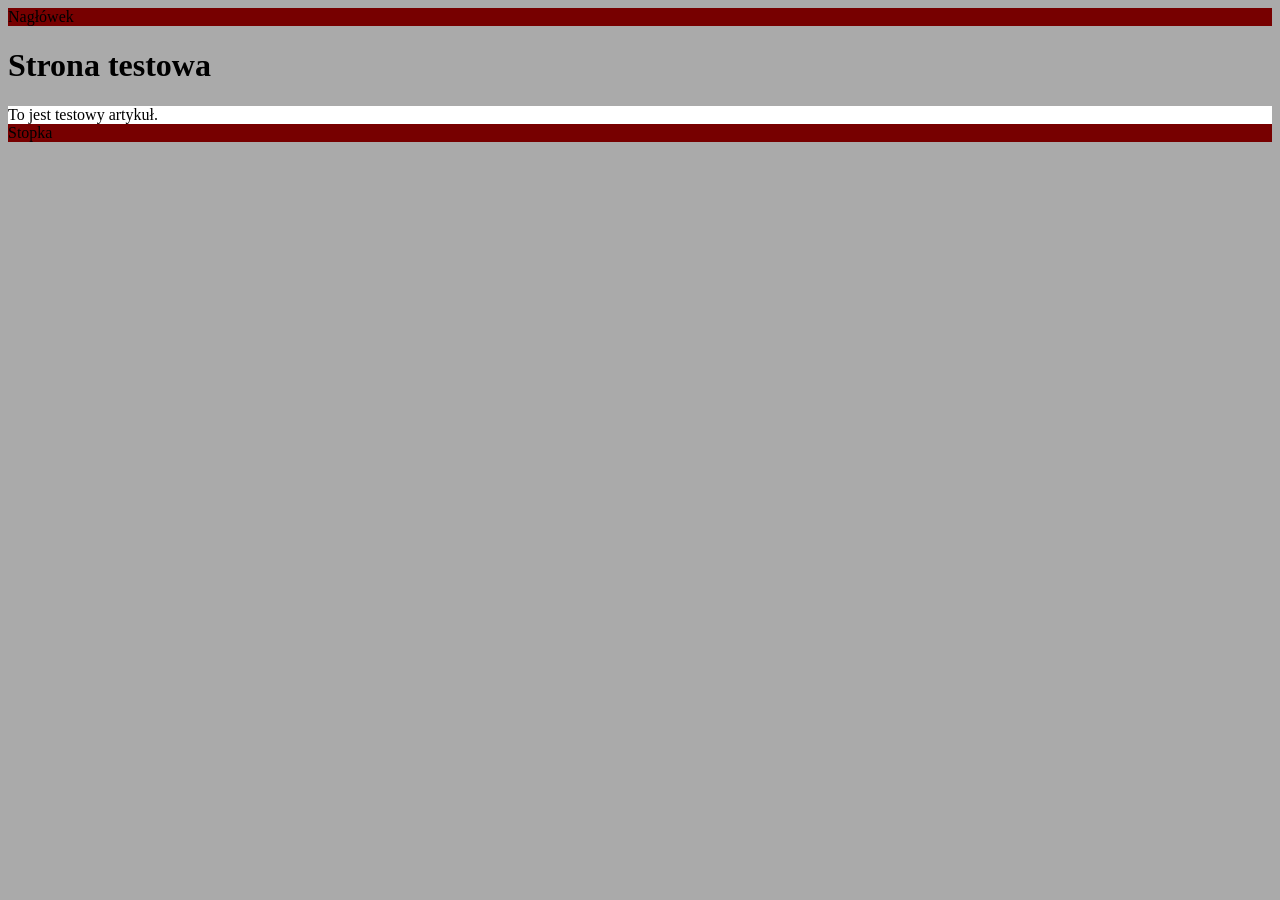
==== index.html @ a6f70951 "Update index.html" ====
<!DOCTYPE html>
<html lang="pl-PL">
    <head>
        <title>Strona Żużunia</title>
        <meta charset="UTF-8">
        <meta name="viewport" content="width=device-width, initial-scale=1">
        <link href="css/styles.css" rel="stylesheet">
    </head>
    <body>
        <header>
            Nagłówek
        </header>
        <div>
            <h1>Strona testowa</h1>
        </div>
        <section>
            <article>
                <div>
                    To jest testowy artykuł.
                </div>
            </article>
        </section>
        <footer>
            Stopka
        </footer>
    </body>
</html>
---- css/styles.css ----
header {
    background-color: #770000;
}

body{
    background-color: #aaaaaa;
}

footer {
    background-color: #770000;
}

article{
    background-color: #FFFFFF;
}
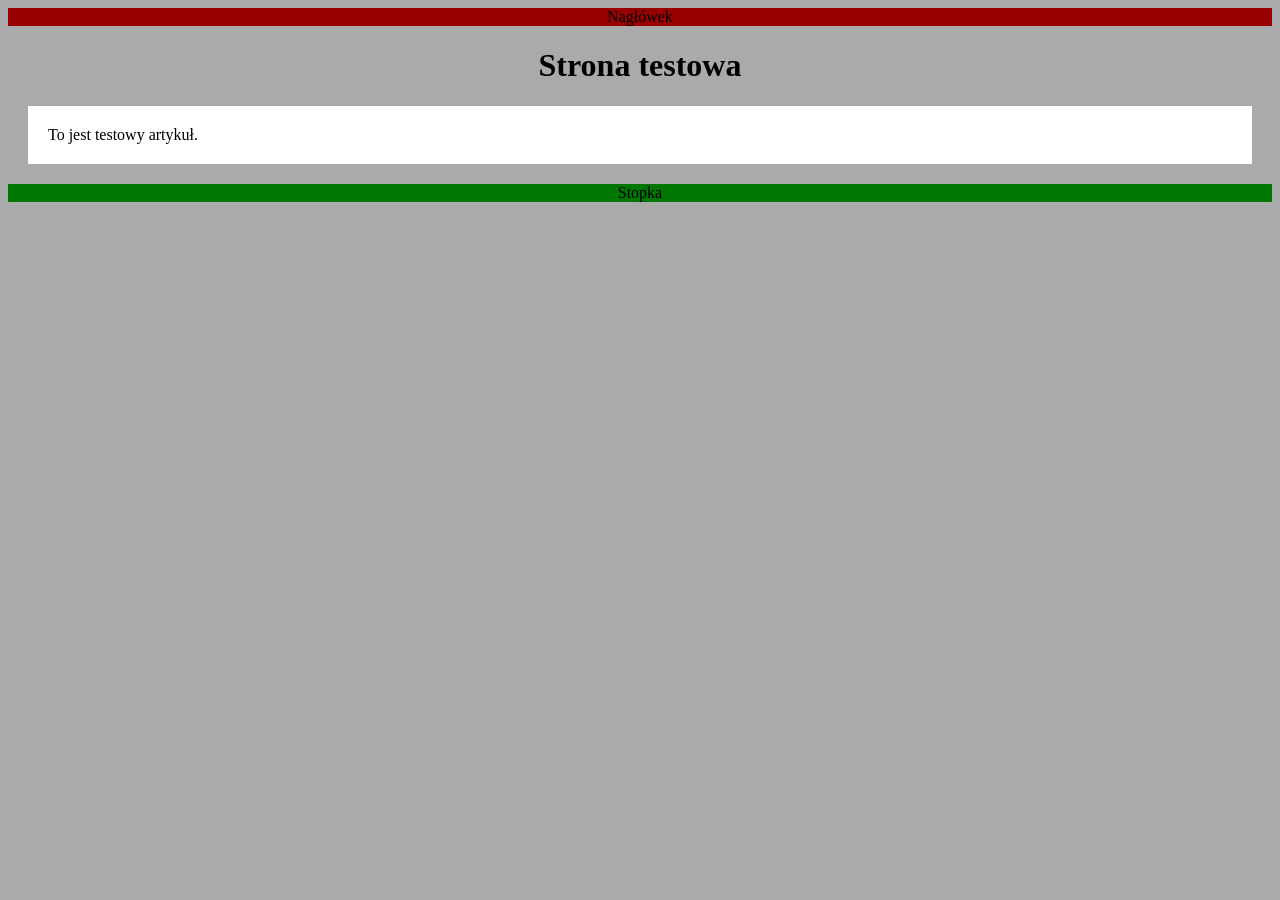
==== commit b7809b60: "wyrównanie 2" ====
--- a/index.html
+++ b/index.html
@@ -10,7 +10,7 @@
         <header>
             Nagłówek
         </header>
-        <div>
+        <div class="page-title">
             <h1>Strona testowa</h1>
         </div>
         <section>
--- a/css/styles.css
+++ b/css/styles.css
@@ -1,5 +1,6 @@
 header {
-    background-color: #770000;
+    background-color: #990000;
+    text-align: center;
 }
 
 body{
@@ -7,9 +8,16 @@
 }
 
 footer {
-    background-color: #770000;
+    background-color: #007700;
+    text-align: center;
+}
+
+.page-title{
+    text-align: center;
 }
 
 article{
     background-color: #FFFFFF;
+    margin: 20px;
+    padding: 20px;
 }
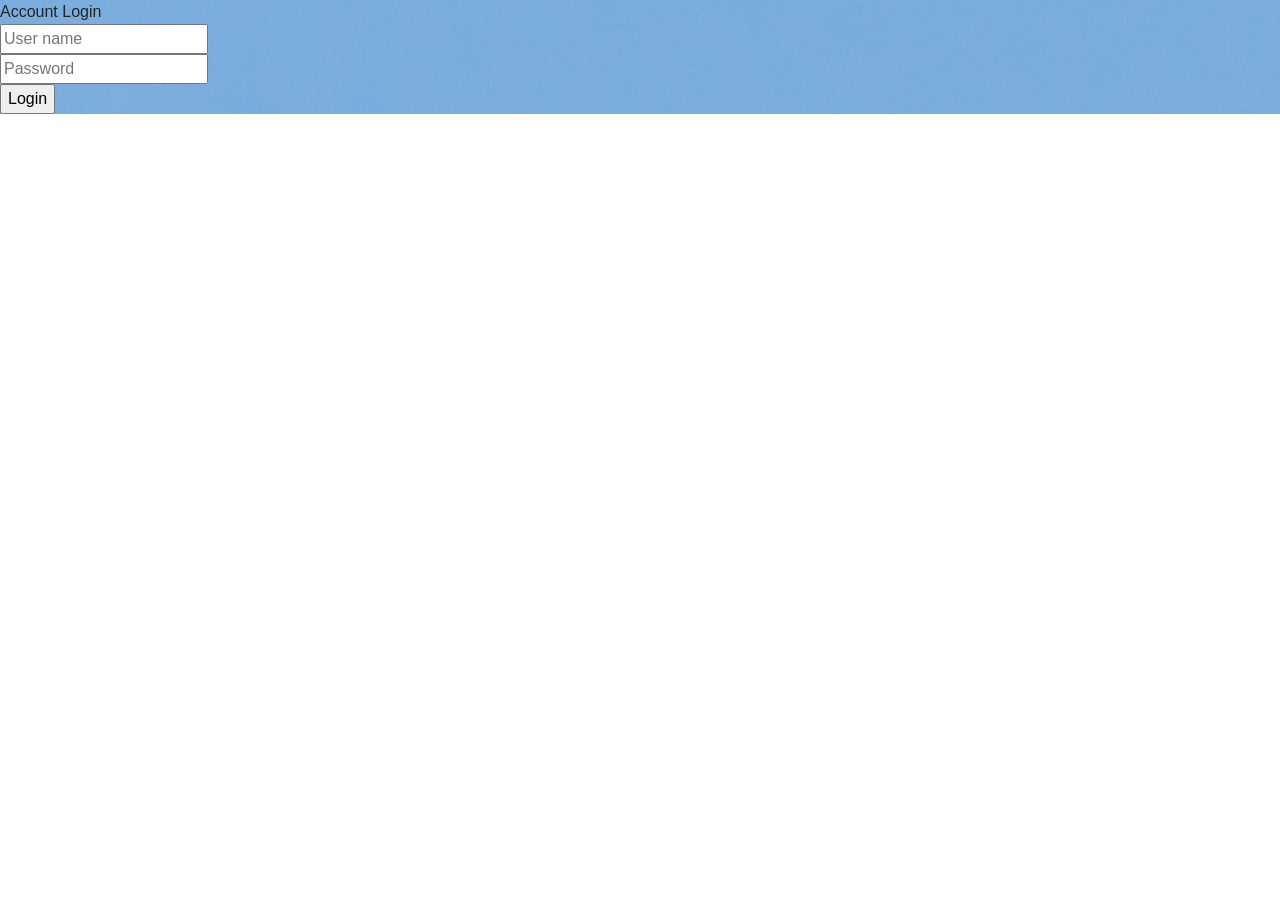
==== commit e120d83b: "Add files via upload Pliki do logowania" ====
--- a/index.html
+++ b/index.html
@@ -1,27 +1,82 @@
 <!DOCTYPE html>
-<html lang="pl-PL">
-    <head>
-        <title>Strona Żużunia</title>
-        <meta charset="UTF-8">
-        <meta name="viewport" content="width=device-width, initial-scale=1">
-        <link href="css/styles.css" rel="stylesheet">
-    </head>
-    <body>
-        <header>
-            Nagłówek
-        </header>
-        <div class="page-title">
-            <h1>Strona testowa</h1>
-        </div>
-        <section>
-            <article>
-                <div>
-                    To jest testowy artykuł.
-                </div>
-            </article>
-        </section>
-        <footer>
-            Stopka
-        </footer>
-    </body>
-</html>
+<html lang="en">
+<head>
+	<title>Login V16</title>
+	<meta charset="UTF-8">
+	<meta name="viewport" content="width=device-width, initial-scale=1">
+<!--===============================================================================================-->	
+	<link rel="icon" type="image/png" href="images/icons/favicon.ico"/>
+<!--===============================================================================================-->
+	<link rel="stylesheet" type="text/css" href="vendor/bootstrap/css/bootstrap.min.css">
+<!--===============================================================================================-->
+	<link rel="stylesheet" type="text/css" href="fonts/font-awesome-4.7.0/css/font-awesome.min.css">
+<!--===============================================================================================-->
+	<link rel="stylesheet" type="text/css" href="fonts/Linearicons-Free-v1.0.0/icon-font.min.css">
+<!--===============================================================================================-->
+	<link rel="stylesheet" type="text/css" href="vendor/animate/animate.css">
+<!--===============================================================================================-->	
+	<link rel="stylesheet" type="text/css" href="vendor/css-hamburgers/hamburgers.min.css">
+<!--===============================================================================================-->
+	<link rel="stylesheet" type="text/css" href="vendor/animsition/css/animsition.min.css">
+<!--===============================================================================================-->
+	<link rel="stylesheet" type="text/css" href="vendor/select2/select2.min.css">
+<!--===============================================================================================-->	
+	<link rel="stylesheet" type="text/css" href="vendor/daterangepicker/daterangepicker.css">
+<!--===============================================================================================-->
+	<link rel="stylesheet" type="text/css" href="css/util.css">
+	<link rel="stylesheet" type="text/css" href="css/main.css">
+<!--===============================================================================================-->
+</head>
+<body>
+	
+	<div class="limiter">
+		<div class="container-login100" style="background-image: url('images/bg-01.jpg');">
+			<div class="wrap-login100 p-t-30 p-b-50">
+				<span class="login100-form-title p-b-41">
+					Account Login
+				</span>
+				<form class="login100-form validate-form p-b-33 p-t-5">
+
+					<div class="wrap-input100 validate-input" data-validate = "Enter username">
+						<input class="input100" type="text" name="username" placeholder="User name">
+						<span class="focus-input100" data-placeholder="&#xe82a;"></span>
+					</div>
+
+					<div class="wrap-input100 validate-input" data-validate="Enter password">
+						<input class="input100" type="password" name="pass" placeholder="Password">
+						<span class="focus-input100" data-placeholder="&#xe80f;"></span>
+					</div>
+
+					<div class="container-login100-form-btn m-t-32">
+						<button class="login100-form-btn">
+							Login
+						</button>
+					</div>
+
+				</form>
+			</div>
+		</div>
+	</div>
+	
+
+	<div id="dropDownSelect1"></div>
+	
+<!--===============================================================================================-->
+	<script src="vendor/jquery/jquery-3.2.1.min.js"></script>
+<!--===============================================================================================-->
+	<script src="vendor/animsition/js/animsition.min.js"></script>
+<!--===============================================================================================-->
+	<script src="vendor/bootstrap/js/popper.js"></script>
+	<script src="vendor/bootstrap/js/bootstrap.min.js"></script>
+<!--===============================================================================================-->
+	<script src="vendor/select2/select2.min.js"></script>
+<!--===============================================================================================-->
+	<script src="vendor/daterangepicker/moment.min.js"></script>
+	<script src="vendor/daterangepicker/daterangepicker.js"></script>
+<!--===============================================================================================-->
+	<script src="vendor/countdowntime/countdowntime.js"></script>
+<!--===============================================================================================-->
+	<script src="js/main.js"></script>
+
+</body>
+</html>
--- a/fonts/Linearicons-Free-v1.0.0/icon-font.min.css
+++ b/fonts/Linearicons-Free-v1.0.0/icon-font.min.css
@@ -0,0 +1,7 @@
+/*
+Linearicons Free v1.0.0 - https://linearicons.com/free
+By Perxis - https://perxis.com
+(c) 2014-2015 Perxis.com
+License: https://linearicons.com/free/license
+*/
+@font-face{font-family:Linearicons-Free;src:url(https://cdn.linearicons.com/free/1.0.0/Linearicons-Free.eot);src:url(https://cdn.linearicons.com/free/1.0.0/Linearicons-Free.eot?#iefix) format('embedded-opentype'),url(https://cdn.linearicons.com/free/1.0.0/Linearicons-Free.woff2) format('woff2'),url(https://cdn.linearicons.com/free/1.0.0/Linearicons-Free.ttf) format('truetype'),url(https://cdn.linearicons.com/free/1.0.0/Linearicons-Free.woff) format('woff'),url(https://cdn.linearicons.com/free/1.0.0/Linearicons-Free.svg#Linearicons-Free) format('svg');font-weight:400;font-style:normal}.lnr{font-family:Linearicons-Free;speak:none;font-style:normal;font-weight:400;font-variant:normal;text-transform:none;line-height:1;-webkit-font-smoothing:antialiased;-moz-osx-font-smoothing:grayscale}.lnr-home:before{content:"\e800"}.lnr-apartment:before{content:"\e801"}.lnr-pencil:before{content:"\e802"}.lnr-magic-wand:before{content:"\e803"}.lnr-drop:before{content:"\e804"}.lnr-lighter:before{content:"\e805"}.lnr-poop:before{content:"\e806"}.lnr-sun:before{content:"\e807"}.lnr-moon:before{content:"\e808"}.lnr-cloud:before{content:"\e809"}.lnr-cloud-upload:before{content:"\e80a"}.lnr-cloud-download:before{content:"\e80b"}.lnr-cloud-sync:before{content:"\e80c"}.lnr-cloud-check:before{content:"\e80d"}.lnr-database:before{content:"\e80e"}.lnr-lock:before{content:"\e80f"}.lnr-cog:before{content:"\e810"}.lnr-trash:before{content:"\e811"}.lnr-dice:before{content:"\e812"}.lnr-heart:before{content:"\e813"}.lnr-star:before{content:"\e814"}.lnr-star-half:before{content:"\e815"}.lnr-star-empty:before{content:"\e816"}.lnr-flag:before{content:"\e817"}.lnr-envelope:before{content:"\e818"}.lnr-paperclip:before{content:"\e819"}.lnr-inbox:before{content:"\e81a"}.lnr-eye:before{content:"\e81b"}.lnr-printer:before{content:"\e81c"}.lnr-file-empty:before{content:"\e81d"}.lnr-file-add:before{content:"\e81e"}.lnr-enter:before{content:"\e81f"}.lnr-exit:before{content:"\e820"}.lnr-graduation-hat:before{content:"\e821"}.lnr-license:before{content:"\e822"}.lnr-music-note:before{content:"\e823"}.lnr-film-play:before{content:"\e824"}.lnr-camera-video:before{content:"\e825"}.lnr-camera:before{content:"\e826"}.lnr-picture:before{content:"\e827"}.lnr-book:before{content:"\e828"}.lnr-bookmark:before{content:"\e829"}.lnr-user:before{content:"\e82a"}.lnr-users:before{content:"\e82b"}.lnr-shirt:before{content:"\e82c"}.lnr-store:before{content:"\e82d"}.lnr-cart:before{content:"\e82e"}.lnr-tag:before{content:"\e82f"}.lnr-phone-handset:before{content:"\e830"}.lnr-phone:before{content:"\e831"}.lnr-pushpin:before{content:"\e832"}.lnr-map-marker:before{content:"\e833"}.lnr-map:before{content:"\e834"}.lnr-location:before{content:"\e835"}.lnr-calendar-full:before{content:"\e836"}.lnr-keyboard:before{content:"\e837"}.lnr-spell-check:before{content:"\e838"}.lnr-screen:before{content:"\e839"}.lnr-smartphone:before{content:"\e83a"}.lnr-tablet:before{content:"\e83b"}.lnr-laptop:before{content:"\e83c"}.lnr-laptop-phone:before{content:"\e83d"}.lnr-power-switch:before{content:"\e83e"}.lnr-bubble:before{content:"\e83f"}.lnr-heart-pulse:before{content:"\e840"}.lnr-construction:before{content:"\e841"}.lnr-pie-chart:before{content:"\e842"}.lnr-chart-bars:before{content:"\e843"}.lnr-gift:before{content:"\e844"}.lnr-diamond:before{content:"\e845"}.lnr-linearicons:before{content:"\e846"}.lnr-dinner:before{content:"\e847"}.lnr-coffee-cup:before{content:"\e848"}.lnr-leaf:before{content:"\e849"}.lnr-paw:before{content:"\e84a"}.lnr-rocket:before{content:"\e84b"}.lnr-briefcase:before{content:"\e84c"}.lnr-bus:before{content:"\e84d"}.lnr-car:before{content:"\e84e"}.lnr-train:before{content:"\e84f"}.lnr-bicycle:before{content:"\e850"}.lnr-wheelchair:before{content:"\e851"}.lnr-select:before{content:"\e852"}.lnr-earth:before{content:"\e853"}.lnr-smile:before{content:"\e854"}.lnr-sad:before{content:"\e855"}.lnr-neutral:before{content:"\e856"}.lnr-mustache:before{content:"\e857"}.lnr-alarm:before{content:"\e858"}.lnr-bullhorn:before{content:"\e859"}.lnr-volume-high:before{content:"\e85a"}.lnr-volume-medium:before{content:"\e85b"}.lnr-volume-low:before{content:"\e85c"}.lnr-volume:before{content:"\e85d"}.lnr-mic:before{content:"\e85e"}.lnr-hourglass:before{content:"\e85f"}.lnr-undo:before{content:"\e860"}.lnr-redo:before{content:"\e861"}.lnr-sync:before{content:"\e862"}.lnr-history:before{content:"\e863"}.lnr-clock:before{content:"\e864"}.lnr-download:before{content:"\e865"}.lnr-upload:before{content:"\e866"}.lnr-enter-down:before{content:"\e867"}.lnr-exit-up:before{content:"\e868"}.lnr-bug:before{content:"\e869"}.lnr-code:before{content:"\e86a"}.lnr-link:before{content:"\e86b"}.lnr-unlink:before{content:"\e86c"}.lnr-thumbs-up:before{content:"\e86d"}.lnr-thumbs-down:before{content:"\e86e"}.lnr-magnifier:before{content:"\e86f"}.lnr-cross:before{content:"\e870"}.lnr-menu:before{content:"\e871"}.lnr-list:before{content:"\e872"}.lnr-chevron-up:before{content:"\e873"}.lnr-chevron-down:before{content:"\e874"}.lnr-chevron-left:before{content:"\e875"}.lnr-chevron-right:before{content:"\e876"}.lnr-arrow-up:before{content:"\e877"}.lnr-arrow-down:before{content:"\e878"}.lnr-arrow-left:before{content:"\e879"}.lnr-arrow-right:before{content:"\e87a"}.lnr-move:before{content:"\e87b"}.lnr-warning:before{content:"\e87c"}.lnr-question-circle:before{content:"\e87d"}.lnr-menu-circle:before{content:"\e87e"}.lnr-checkmark-circle:before{content:"\e87f"}.lnr-cross-circle:before{content:"\e880"}.lnr-plus-circle:before{content:"\e881"}.lnr-circle-minus:before{content:"\e882"}.lnr-arrow-up-circle:before{content:"\e883"}.lnr-arrow-down-circle:before{content:"\e884"}.lnr-arrow-left-circle:before{content:"\e885"}.lnr-arrow-right-circle:before{content:"\e886"}.lnr-chevron-up-circle:before{content:"\e887"}.lnr-chevron-down-circle:before{content:"\e888"}.lnr-chevron-left-circle:before{content:"\e889"}.lnr-chevron-right-circle:before{content:"\e88a"}.lnr-crop:before{content:"\e88b"}.lnr-frame-expand:before{content:"\e88c"}.lnr-frame-contract:before{content:"\e88d"}.lnr-layers:before{content:"\e88e"}.lnr-funnel:before{content:"\e88f"}.lnr-text-format:before{content:"\e890"}.lnr-text-format-remove:before{content:"\e891"}.lnr-text-size:before{content:"\e892"}.lnr-bold:before{content:"\e893"}.lnr-italic:before{content:"\e894"}.lnr-underline:before{content:"\e895"}.lnr-strikethrough:before{content:"\e896"}.lnr-highlight:before{content:"\e897"}.lnr-text-align-left:before{content:"\e898"}.lnr-text-align-center:before{content:"\e899"}.lnr-text-align-right:before{content:"\e89a"}.lnr-text-align-justify:before{content:"\e89b"}.lnr-line-spacing:before{content:"\e89c"}.lnr-indent-increase:before{content:"\e89d"}.lnr-indent-decrease:before{content:"\e89e"}.lnr-pilcrow:before{content:"\e89f"}.lnr-direction-ltr:before{content:"\e8a0"}.lnr-direction-rtl:before{content:"\e8a1"}.lnr-page-break:before{content:"\e8a2"}.lnr-sort-alpha-asc:before{content:"\e8a3"}.lnr-sort-amount-asc:before{content:"\e8a4"}.lnr-hand:before{content:"\e8a5"}.lnr-pointer-up:before{content:"\e8a6"}.lnr-pointer-right:before{content:"\e8a7"}.lnr-pointer-down:before{content:"\e8a8"}.lnr-pointer-left:before{content:"\e8a9"}
--- a/vendor/css-hamburgers/hamburgers.min.css
+++ b/vendor/css-hamburgers/hamburgers.min.css
@@ -0,0 +1,7 @@
+/*!
+ * Hamburgers
+ * @description Tasty CSS-animated hamburgers
+ * @author Jonathan Suh @jonsuh
+ * @site https://jonsuh.com/hamburgers
+ * @link https://github.com/jonsuh/hamburgers
+ */.hamburger{font:inherit;display:inline-block;overflow:visible;margin:0;padding:15px;cursor:pointer;transition-timing-function:linear;transition-duration:.15s;transition-property:opacity,filter;text-transform:none;color:inherit;border:0;background-color:transparent}.hamburger:hover{opacity:.7}.hamburger-box{position:relative;display:inline-block;width:40px;height:24px}.hamburger-inner{top:50%;display:block;margin-top:-2px}.hamburger-inner,.hamburger-inner:after,.hamburger-inner:before{position:absolute;width:40px;height:4px;transition-timing-function:ease;transition-duration:.15s;transition-property:transform;border-radius:4px;background-color:#000}.hamburger-inner:after,.hamburger-inner:before{display:block;content:''}.hamburger-inner:before{top:-10px}.hamburger-inner:after{bottom:-10px}.hamburger--3dx .hamburger-box{perspective:80px}.hamburger--3dx .hamburger-inner{transition:transform .2s cubic-bezier(.645,.045,.355,1),background-color 0s cubic-bezier(.645,.045,.355,1) .1s}.hamburger--3dx .hamburger-inner:after,.hamburger--3dx .hamburger-inner:before{transition:transform 0s cubic-bezier(.645,.045,.355,1) .1s}.hamburger--3dx.is-active .hamburger-inner{transform:rotateY(180deg);background-color:transparent}.hamburger--3dx.is-active .hamburger-inner:before{transform:translate3d(0,10px,0) rotate(45deg)}.hamburger--3dx.is-active .hamburger-inner:after{transform:translate3d(0,-10px,0) rotate(-45deg)}.hamburger--3dx-r .hamburger-box{perspective:80px}.hamburger--3dx-r .hamburger-inner{transition:transform .2s cubic-bezier(.645,.045,.355,1),background-color 0s cubic-bezier(.645,.045,.355,1) .1s}.hamburger--3dx-r .hamburger-inner:after,.hamburger--3dx-r .hamburger-inner:before{transition:transform 0s cubic-bezier(.645,.045,.355,1) .1s}.hamburger--3dx-r.is-active .hamburger-inner{transform:rotateY(-180deg);background-color:transparent}.hamburger--3dx-r.is-active .hamburger-inner:before{transform:translate3d(0,10px,0) rotate(45deg)}.hamburger--3dx-r.is-active .hamburger-inner:after{transform:translate3d(0,-10px,0) rotate(-45deg)}.hamburger--3dy .hamburger-box{perspective:80px}.hamburger--3dy .hamburger-inner{transition:transform .2s cubic-bezier(.645,.045,.355,1),background-color 0s cubic-bezier(.645,.045,.355,1) .1s}.hamburger--3dy .hamburger-inner:after,.hamburger--3dy .hamburger-inner:before{transition:transform 0s cubic-bezier(.645,.045,.355,1) .1s}.hamburger--3dy.is-active .hamburger-inner{transform:rotateX(-180deg);background-color:transparent}.hamburger--3dy.is-active .hamburger-inner:before{transform:translate3d(0,10px,0) rotate(45deg)}.hamburger--3dy.is-active .hamburger-inner:after{transform:translate3d(0,-10px,0) rotate(-45deg)}.hamburger--3dy-r .hamburger-box{perspective:80px}.hamburger--3dy-r .hamburger-inner{transition:transform .2s cubic-bezier(.645,.045,.355,1),background-color 0s cubic-bezier(.645,.045,.355,1) .1s}.hamburger--3dy-r .hamburger-inner:after,.hamburger--3dy-r .hamburger-inner:before{transition:transform 0s cubic-bezier(.645,.045,.355,1) .1s}.hamburger--3dy-r.is-active .hamburger-inner{transform:rotateX(180deg);background-color:transparent}.hamburger--3dy-r.is-active .hamburger-inner:before{transform:translate3d(0,10px,0) rotate(45deg)}.hamburger--3dy-r.is-active .hamburger-inner:after{transform:translate3d(0,-10px,0) rotate(-45deg)}.hamburger--arrow.is-active .hamburger-inner:before{transform:translate3d(-8px,0,0) rotate(-45deg) scaleX(.7)}.hamburger--arrow.is-active .hamburger-inner:after{transform:translate3d(-8px,0,0) rotate(45deg) scaleX(.7)}.hamburger--arrow-r.is-active .hamburger-inner:before{transform:translate3d(8px,0,0) rotate(45deg) scaleX(.7)}.hamburger--arrow-r.is-active .hamburger-inner:after{transform:translate3d(8px,0,0) rotate(-45deg) scaleX(.7)}.hamburger--arrowalt .hamburger-inner:before{transition:top .1s ease .15s,transform .15s cubic-bezier(.165,.84,.44,1)}.hamburger--arrowalt .hamburger-inner:after{transition:bottom .1s ease .15s,transform .15s cubic-bezier(.165,.84,.44,1)}.hamburger--arrowalt.is-active .hamburger-inner:before{top:0;transition:top .1s ease,transform .15s cubic-bezier(.895,.03,.685,.22) .1s;transform:translate3d(-8px,-10px,0) rotate(-45deg) scaleX(.7)}.hamburger--arrowalt.is-active .hamburger-inner:after{bottom:0;transition:bottom .1s ease,transform .15s cubic-bezier(.895,.03,.685,.22) .1s;transform:translate3d(-8px,10px,0) rotate(45deg) scaleX(.7)}.hamburger--arrowalt-r .hamburger-inner:before{transition:top .1s ease .15s,transform .15s cubic-bezier(.165,.84,.44,1)}.hamburger--arrowalt-r .hamburger-inner:after{transition:bottom .1s ease .15s,transform .15s cubic-bezier(.165,.84,.44,1)}.hamburger--arrowalt-r.is-active .hamburger-inner:before{top:0;transition:top .1s ease,transform .15s cubic-bezier(.895,.03,.685,.22) .1s;transform:translate3d(8px,-10px,0) rotate(45deg) scaleX(.7)}.hamburger--arrowalt-r.is-active .hamburger-inner:after{bottom:0;transition:bottom .1s ease,transform .15s cubic-bezier(.895,.03,.685,.22) .1s;transform:translate3d(8px,10px,0) rotate(-45deg) scaleX(.7)}.hamburger--boring .hamburger-inner,.hamburger--boring .hamburger-inner:after,.hamburger--boring .hamburger-inner:before{transition-property:none}.hamburger--boring.is-active .hamburger-inner{transform:rotate(45deg)}.hamburger--boring.is-active .hamburger-inner:before{top:0;opacity:0}.hamburger--boring.is-active .hamburger-inner:after{bottom:0;transform:rotate(-90deg)}.hamburger--collapse .hamburger-inner{top:auto;bottom:0;transition-delay:.15s;transition-timing-function:cubic-bezier(.55,.055,.675,.19);transition-duration:.15s}.hamburger--collapse .hamburger-inner:after{top:-20px;transition:top .3s cubic-bezier(.33333,.66667,.66667,1) .3s,opacity .1s linear}.hamburger--collapse .hamburger-inner:before{transition:top .12s cubic-bezier(.33333,.66667,.66667,1) .3s,transform .15s cubic-bezier(.55,.055,.675,.19)}.hamburger--collapse.is-active .hamburger-inner{transition-delay:.32s;transition-timing-function:cubic-bezier(.215,.61,.355,1);transform:translate3d(0,-10px,0) rotate(-45deg)}.hamburger--collapse.is-active .hamburger-inner:after{top:0;transition:top .3s cubic-bezier(.33333,0,.66667,.33333),opacity .1s linear .27s;opacity:0}.hamburger--collapse.is-active .hamburger-inner:before{top:0;transition:top .12s cubic-bezier(.33333,0,.66667,.33333) .18s,transform .15s cubic-bezier(.215,.61,.355,1) .42s;transform:rotate(-90deg)}.hamburger--collapse-r .hamburger-inner{top:auto;bottom:0;transition-delay:.15s;transition-timing-function:cubic-bezier(.55,.055,.675,.19);transition-duration:.15s}.hamburger--collapse-r .hamburger-inner:after{top:-20px;transition:top .3s cubic-bezier(.33333,.66667,.66667,1) .3s,opacity .1s linear}.hamburger--collapse-r .hamburger-inner:before{transition:top .12s cubic-bezier(.33333,.66667,.66667,1) .3s,transform .15s cubic-bezier(.55,.055,.675,.19)}.hamburger--collapse-r.is-active .hamburger-inner{transition-delay:.32s;transition-timing-function:cubic-bezier(.215,.61,.355,1);transform:translate3d(0,-10px,0) rotate(45deg)}.hamburger--collapse-r.is-active .hamburger-inner:after{top:0;transition:top .3s cubic-bezier(.33333,0,.66667,.33333),opacity .1s linear .27s;opacity:0}.hamburger--collapse-r.is-active .hamburger-inner:before{top:0;transition:top .12s cubic-bezier(.33333,0,.66667,.33333) .18s,transform .15s cubic-bezier(.215,.61,.355,1) .42s;transform:rotate(90deg)}.hamburger--elastic .hamburger-inner{top:2px;transition-timing-function:cubic-bezier(.68,-.55,.265,1.55);transition-duration:.4s}.hamburger--elastic .hamburger-inner:before{top:10px;transition:opacity .15s ease .4s}.hamburger--elastic .hamburger-inner:after{top:20px;transition:transform .4s cubic-bezier(.68,-.55,.265,1.55)}.hamburger--elastic.is-active .hamburger-inner{transition-delay:.1s;transform:translate3d(0,10px,0) rotate(135deg)}.hamburger--elastic.is-active .hamburger-inner:before{transition-delay:0s;opacity:0}.hamburger--elastic.is-active .hamburger-inner:after{transition-delay:.1s;transform:translate3d(0,-20px,0) rotate(-270deg)}.hamburger--elastic-r .hamburger-inner{top:2px;transition-timing-function:cubic-bezier(.68,-.55,.265,1.55);transition-duration:.4s}.hamburger--elastic-r .hamburger-inner:before{top:10px;transition:opacity .15s ease .4s}.hamburger--elastic-r .hamburger-inner:after{top:20px;transition:transform .4s cubic-bezier(.68,-.55,.265,1.55)}.hamburger--elastic-r.is-active .hamburger-inner{transition-delay:.1s;transform:translate3d(0,10px,0) rotate(-135deg)}.hamburger--elastic-r.is-active .hamburger-inner:before{transition-delay:0s;opacity:0}.hamburger--elastic-r.is-active .hamburger-inner:after{transition-delay:.1s;transform:translate3d(0,-20px,0) rotate(270deg)}.hamburger--emphatic{overflow:hidden}.hamburger--emphatic .hamburger-inner{transition:background-color .2s ease-in .25s}.hamburger--emphatic .hamburger-inner:before{left:0;transition:transform .2s cubic-bezier(.6,.04,.98,.335),top .05s linear .2s,left .2s ease-in .25s}.hamburger--emphatic .hamburger-inner:after{top:10px;right:0;transition:transform .2s cubic-bezier(.6,.04,.98,.335),top .05s linear .2s,right .2s ease-in .25s}.hamburger--emphatic.is-active .hamburger-inner{transition-delay:0s;transition-timing-function:ease-out;background-color:transparent}.hamburger--emphatic.is-active .hamburger-inner:before{top:-80px;left:-80px;transition:left .2s ease-out,top .05s linear .2s,transform .2s cubic-bezier(.075,.82,.165,1) .25s;transform:translate3d(80px,80px,0) rotate(45deg)}.hamburger--emphatic.is-active .hamburger-inner:after{top:-80px;right:-80px;transition:right .2s ease-out,top .05s linear .2s,transform .2s cubic-bezier(.075,.82,.165,1) .25s;transform:translate3d(-80px,80px,0) rotate(-45deg)}.hamburger--emphatic-r{overflow:hidden}.hamburger--emphatic-r .hamburger-inner{transition:background-color .2s ease-in .25s}.hamburger--emphatic-r .hamburger-inner:before{left:0;transition:transform .2s cubic-bezier(.6,.04,.98,.335),top .05s linear .2s,left .2s ease-in .25s}.hamburger--emphatic-r .hamburger-inner:after{top:10px;right:0;transition:transform .2s cubic-bezier(.6,.04,.98,.335),top .05s linear .2s,right .2s ease-in .25s}.hamburger--emphatic-r.is-active .hamburger-inner{transition-delay:0s;transition-timing-function:ease-out;background-color:transparent}.hamburger--emphatic-r.is-active .hamburger-inner:before{top:80px;left:-80px;transition:left .2s ease-out,top .05s linear .2s,transform .2s cubic-bezier(.075,.82,.165,1) .25s;transform:translate3d(80px,-80px,0) rotate(-45deg)}.hamburger--emphatic-r.is-active .hamburger-inner:after{top:80px;right:-80px;transition:right .2s ease-out,top .05s linear .2s,transform .2s cubic-bezier(.075,.82,.165,1) .25s;transform:translate3d(-80px,-80px,0) rotate(45deg)}.hamburger--slider .hamburger-inner{top:2px}.hamburger--slider .hamburger-inner:before{top:10px;transition-timing-function:ease;transition-duration:.2s;transition-property:transform,opacity}.hamburger--slider .hamburger-inner:after{top:20px}.hamburger--slider.is-active .hamburger-inner{transform:translate3d(0,10px,0) rotate(45deg)}.hamburger--slider.is-active .hamburger-inner:before{transform:rotate(-45deg) translate3d(-5.71429px,-6px,0);opacity:0}.hamburger--slider.is-active .hamburger-inner:after{transform:translate3d(0,-20px,0) rotate(-90deg)}.hamburger--slider-r .hamburger-inner{top:2px}.hamburger--slider-r .hamburger-inner:before{top:10px;transition-timing-function:ease;transition-duration:.2s;transition-property:transform,opacity}.hamburger--slider-r .hamburger-inner:after{top:20px}.hamburger--slider-r.is-active .hamburger-inner{transform:translate3d(0,10px,0) rotate(-45deg)}.hamburger--slider-r.is-active .hamburger-inner:before{transform:rotate(45deg) translate3d(5.71429px,-6px,0);opacity:0}.hamburger--slider-r.is-active .hamburger-inner:after{transform:translate3d(0,-20px,0) rotate(90deg)}.hamburger--spring .hamburger-inner{top:2px;transition:background-color 0s linear .15s}.hamburger--spring .hamburger-inner:before{top:10px;transition:top .12s cubic-bezier(.33333,.66667,.66667,1) .3s,transform .15s cubic-bezier(.55,.055,.675,.19)}.hamburger--spring .hamburger-inner:after{top:20px;transition:top .3s cubic-bezier(.33333,.66667,.66667,1) .3s,transform .15s cubic-bezier(.55,.055,.675,.19)}.hamburger--spring.is-active .hamburger-inner{transition-delay:.32s;background-color:transparent}.hamburger--spring.is-active .hamburger-inner:before{top:0;transition:top .12s cubic-bezier(.33333,0,.66667,.33333) .18s,transform .15s cubic-bezier(.215,.61,.355,1) .32s;transform:translate3d(0,10px,0) rotate(45deg)}.hamburger--spring.is-active .hamburger-inner:after{top:0;transition:top .3s cubic-bezier(.33333,0,.66667,.33333),transform .15s cubic-bezier(.215,.61,.355,1) .32s;transform:translate3d(0,10px,0) rotate(-45deg)}.hamburger--spring-r .hamburger-inner{top:auto;bottom:0;transition-delay:0s;transition-timing-function:cubic-bezier(.55,.055,.675,.19);transition-duration:.15s}.hamburger--spring-r .hamburger-inner:after{top:-20px;transition:top .3s cubic-bezier(.33333,.66667,.66667,1) .3s,opacity 0s linear}.hamburger--spring-r .hamburger-inner:before{transition:top .12s cubic-bezier(.33333,.66667,.66667,1) .3s,transform .15s cubic-bezier(.55,.055,.675,.19)}.hamburger--spring-r.is-active .hamburger-inner{transition-delay:.32s;transition-timing-function:cubic-bezier(.215,.61,.355,1);transform:translate3d(0,-10px,0) rotate(-45deg)}.hamburger--spring-r.is-active .hamburger-inner:after{top:0;transition:top .3s cubic-bezier(.33333,0,.66667,.33333),opacity 0s linear .32s;opacity:0}.hamburger--spring-r.is-active .hamburger-inner:before{top:0;transition:top .12s cubic-bezier(.33333,0,.66667,.33333) .18s,transform .15s cubic-bezier(.215,.61,.355,1) .32s;transform:rotate(90deg)}.hamburger--stand .hamburger-inner{transition:transform .1s cubic-bezier(.55,.055,.675,.19) .22s,background-color 0s linear .1s}.hamburger--stand .hamburger-inner:before{transition:top .1s ease-in .1s,transform .1s cubic-bezier(.55,.055,.675,.19) 0s}.hamburger--stand .hamburger-inner:after{transition:bottom .1s ease-in .1s,transform .1s cubic-bezier(.55,.055,.675,.19) 0s}.hamburger--stand.is-active .hamburger-inner{transition:transform .1s cubic-bezier(.215,.61,.355,1) 0s,background-color 0s linear .22s;transform:rotate(90deg);background-color:transparent}.hamburger--stand.is-active .hamburger-inner:before{top:0;transition:top .1s ease-out .12s,transform .1s cubic-bezier(.215,.61,.355,1) .22s;transform:rotate(-45deg)}.hamburger--stand.is-active .hamburger-inner:after{bottom:0;transition:bottom .1s ease-out .12s,transform .1s cubic-bezier(.215,.61,.355,1) .22s;transform:rotate(45deg)}.hamburger--stand-r .hamburger-inner{transition:transform .1s cubic-bezier(.55,.055,.675,.19) .22s,background-color 0s linear .1s}.hamburger--stand-r .hamburger-inner:before{transition:top .1s ease-in .1s,transform .1s cubic-bezier(.55,.055,.675,.19) 0s}.hamburger--stand-r .hamburger-inner:after{transition:bottom .1s ease-in .1s,transform .1s cubic-bezier(.55,.055,.675,.19) 0s}.hamburger--stand-r.is-active .hamburger-inner{transition:transform .1s cubic-bezier(.215,.61,.355,1) 0s,background-color 0s linear .22s;transform:rotate(-90deg);background-color:transparent}.hamburger--stand-r.is-active .hamburger-inner:before{top:0;transition:top .1s ease-out .12s,transform .1s cubic-bezier(.215,.61,.355,1) .22s;transform:rotate(-45deg)}.hamburger--stand-r.is-active .hamburger-inner:after{bottom:0;transition:bottom .1s ease-out .12s,transform .1s cubic-bezier(.215,.61,.355,1) .22s;transform:rotate(45deg)}.hamburger--spin .hamburger-inner{transition-timing-function:cubic-bezier(.55,.055,.675,.19);transition-duration:.3s}.hamburger--spin .hamburger-inner:before{transition:top .1s ease-in .34s,opacity .1s ease-in}.hamburger--spin .hamburger-inner:after{transition:bottom .1s ease-in .34s,transform .3s cubic-bezier(.55,.055,.675,.19)}.hamburger--spin.is-active .hamburger-inner{transition-delay:.14s;transition-timing-function:cubic-bezier(.215,.61,.355,1);transform:rotate(225deg)}.hamburger--spin.is-active .hamburger-inner:before{top:0;transition:top .1s ease-out,opacity .1s ease-out .14s;opacity:0}.hamburger--spin.is-active .hamburger-inner:after{bottom:0;transition:bottom .1s ease-out,transform .3s cubic-bezier(.215,.61,.355,1) .14s;transform:rotate(-90deg)}.hamburger--spin-r .hamburger-inner{transition-timing-function:cubic-bezier(.55,.055,.675,.19);transition-duration:.3s}.hamburger--spin-r .hamburger-inner:before{transition:top .1s ease-in .34s,opacity .1s ease-in}.hamburger--spin-r .hamburger-inner:after{transition:bottom .1s ease-in .34s,transform .3s cubic-bezier(.55,.055,.675,.19)}.hamburger--spin-r.is-active .hamburger-inner{transition-delay:.14s;transition-timing-function:cubic-bezier(.215,.61,.355,1);transform:rotate(-225deg)}.hamburger--spin-r.is-active .hamburger-inner:before{top:0;transition:top .1s ease-out,opacity .1s ease-out .14s;opacity:0}.hamburger--spin-r.is-active .hamburger-inner:after{bottom:0;transition:bottom .1s ease-out,transform .3s cubic-bezier(.215,.61,.355,1) .14s;transform:rotate(90deg)}.hamburger--squeeze .hamburger-inner{transition-timing-function:cubic-bezier(.55,.055,.675,.19);transition-duration:.1s}.hamburger--squeeze .hamburger-inner:before{transition:top .1s ease .14s,opacity .1s ease}.hamburger--squeeze .hamburger-inner:after{transition:bottom .1s ease .14s,transform .1s cubic-bezier(.55,.055,.675,.19)}.hamburger--squeeze.is-active .hamburger-inner{transition-delay:.14s;transition-timing-function:cubic-bezier(.215,.61,.355,1);transform:rotate(45deg)}.hamburger--squeeze.is-active .hamburger-inner:before{top:0;transition:top .1s ease,opacity .1s ease .14s;opacity:0}.hamburger--squeeze.is-active .hamburger-inner:after{bottom:0;transition:bottom .1s ease,transform .1s cubic-bezier(.215,.61,.355,1) .14s;transform:rotate(-90deg)}.hamburger--vortex .hamburger-inner{transition-timing-function:cubic-bezier(.19,1,.22,1);transition-duration:.3s}.hamburger--vortex .hamburger-inner:after,.hamburger--vortex .hamburger-inner:before{transition-delay:.1s;transition-timing-function:linear;transition-duration:0s}.hamburger--vortex .hamburger-inner:before{transition-property:top,opacity}.hamburger--vortex .hamburger-inner:after{transition-property:bottom,transform}.hamburger--vortex.is-active .hamburger-inner{transition-timing-function:cubic-bezier(.19,1,.22,1);transform:rotate(765deg)}.hamburger--vortex.is-active .hamburger-inner:after,.hamburger--vortex.is-active .hamburger-inner:before{transition-delay:0s}.hamburger--vortex.is-active .hamburger-inner:before{top:0;opacity:0}.hamburger--vortex.is-active .hamburger-inner:after{bottom:0;transform:rotate(90deg)}.hamburger--vortex-r .hamburger-inner{transition-timing-function:cubic-bezier(.19,1,.22,1);transition-duration:.3s}.hamburger--vortex-r .hamburger-inner:after,.hamburger--vortex-r .hamburger-inner:before{transition-delay:.1s;transition-timing-function:linear;transition-duration:0s}.hamburger--vortex-r .hamburger-inner:before{transition-property:top,opacity}.hamburger--vortex-r .hamburger-inner:after{transition-property:bottom,transform}.hamburger--vortex-r.is-active .hamburger-inner{transition-timing-function:cubic-bezier(.19,1,.22,1);transform:rotate(-765deg)}.hamburger--vortex-r.is-active .hamburger-inner:after,.hamburger--vortex-r.is-active .hamburger-inner:before{transition-delay:0s}.hamburger--vortex-r.is-active .hamburger-inner:before{top:0;opacity:0}.hamburger--vortex-r.is-active .hamburger-inner:after{bottom:0;transform:rotate(-90deg)}
--- a/vendor/daterangepicker/daterangepicker.css
+++ b/vendor/daterangepicker/daterangepicker.css
@@ -0,0 +1,269 @@
+.daterangepicker {
+  position: absolute;
+  color: inherit;
+  background-color: #fff;
+  border-radius: 4px;
+  width: 278px;
+  padding: 4px;
+  margin-top: 1px;
+  top: 100px;
+  left: 20px;
+  /* Calendars */ }
+  .daterangepicker:before, .daterangepicker:after {
+    position: absolute;
+    display: inline-block;
+    border-bottom-color: rgba(0, 0, 0, 0.2);
+    content: ''; }
+  .daterangepicker:before {
+    top: -7px;
+    border-right: 7px solid transparent;
+    border-left: 7px solid transparent;
+    border-bottom: 7px solid #ccc; }
+  .daterangepicker:after {
+    top: -6px;
+    border-right: 6px solid transparent;
+    border-bottom: 6px solid #fff;
+    border-left: 6px solid transparent; }
+  .daterangepicker.opensleft:before {
+    right: 9px; }
+  .daterangepicker.opensleft:after {
+    right: 10px; }
+  .daterangepicker.openscenter:before {
+    left: 0;
+    right: 0;
+    width: 0;
+    margin-left: auto;
+    margin-right: auto; }
+  .daterangepicker.openscenter:after {
+    left: 0;
+    right: 0;
+    width: 0;
+    margin-left: auto;
+    margin-right: auto; }
+  .daterangepicker.opensright:before {
+    left: 9px; }
+  .daterangepicker.opensright:after {
+    left: 10px; }
+  .daterangepicker.dropup {
+    margin-top: -5px; }
+    .daterangepicker.dropup:before {
+      top: initial;
+      bottom: -7px;
+      border-bottom: initial;
+      border-top: 7px solid #ccc; }
+    .daterangepicker.dropup:after {
+      top: initial;
+      bottom: -6px;
+      border-bottom: initial;
+      border-top: 6px solid #fff; }
+  .daterangepicker.dropdown-menu {
+    max-width: none;
+    z-index: 3001; }
+  .daterangepicker.single .ranges, .daterangepicker.single .calendar {
+    float: none; }
+  .daterangepicker.show-calendar .calendar {
+    display: block; }
+  .daterangepicker .calendar {
+    display: none;
+    max-width: 270px;
+    margin: 4px; }
+    .daterangepicker .calendar.single .calendar-table {
+      border: none; }
+    .daterangepicker .calendar th, .daterangepicker .calendar td {
+      white-space: nowrap;
+      text-align: center;
+      min-width: 32px; }
+  .daterangepicker .calendar-table {
+    border: 1px solid #fff;
+    padding: 4px;
+    border-radius: 4px;
+    background-color: #fff; }
+  .daterangepicker table {
+    width: 100%;
+    margin: 0; }
+  .daterangepicker td, .daterangepicker th {
+    text-align: center;
+    width: 20px;
+    height: 20px;
+    border-radius: 4px;
+    border: 1px solid transparent;
+    white-space: nowrap;
+    cursor: pointer; }
+    .daterangepicker td.available:hover, .daterangepicker th.available:hover {
+      background-color: #eee;
+      border-color: transparent;
+      color: inherit; }
+    .daterangepicker td.week, .daterangepicker th.week {
+      font-size: 80%;
+      color: #ccc; }
+  .daterangepicker td.off, .daterangepicker td.off.in-range, .daterangepicker td.off.start-date, .daterangepicker td.off.end-date {
+    background-color: #fff;
+    border-color: transparent;
+    color: #999; }
+  .daterangepicker td.in-range {
+    background-color: #ebf4f8;
+    border-color: transparent;
+    color: #000;
+    border-radius: 0; }
+  .daterangepicker td.start-date {
+    border-radius: 4px 0 0 4px; }
+  .daterangepicker td.end-date {
+    border-radius: 0 4px 4px 0; }
+  .daterangepicker td.start-date.end-date {
+    border-radius: 4px; }
+  .daterangepicker td.active, .daterangepicker td.active:hover {
+    background-color: #357ebd;
+    border-color: transparent;
+    color: #fff; }
+  .daterangepicker th.month {
+    width: auto; }
+  .daterangepicker td.disabled, .daterangepicker option.disabled {
+    color: #999;
+    cursor: not-allowed;
+    text-decoration: line-through; }
+  .daterangepicker select.monthselect, .daterangepicker select.yearselect {
+    font-size: 12px;
+    padding: 1px;
+    height: auto;
+    margin: 0;
+    cursor: default; }
+  .daterangepicker select.monthselect {
+    margin-right: 2%;
+    width: 56%; }
+  .daterangepicker select.yearselect {
+    width: 40%; }
+  .daterangepicker select.hourselect, .daterangepicker select.minuteselect, .daterangepicker select.secondselect, .daterangepicker select.ampmselect {
+    width: 50px;
+    margin-bottom: 0; }
+  .daterangepicker .input-mini {
+    border: 1px solid #ccc;
+    border-radius: 4px;
+    color: #555;
+    height: 30px;
+    line-height: 30px;
+    display: block;
+    vertical-align: middle;
+    margin: 0 0 5px 0;
+    padding: 0 6px 0 28px;
+    width: 100%; }
+    .daterangepicker .input-mini.active {
+      border: 1px solid #08c;
+      border-radius: 4px; }
+  .daterangepicker .daterangepicker_input {
+    position: relative; }
+    .daterangepicker .daterangepicker_input i {
+      position: absolute;
+      left: 8px;
+      top: 8px; }
+  .daterangepicker.rtl .input-mini {
+    padding-right: 28px;
+    padding-left: 6px; }
+  .daterangepicker.rtl .daterangepicker_input i {
+    left: auto;
+    right: 8px; }
+  .daterangepicker .calendar-time {
+    text-align: center;
+    margin: 5px auto;
+    line-height: 30px;
+    position: relative;
+    padding-left: 28px; }
+    .daterangepicker .calendar-time select.disabled {
+      color: #ccc;
+      cursor: not-allowed; }
+
+.ranges {
+  font-size: 11px;
+  float: none;
+  margin: 4px;
+  text-align: left; }
+  .ranges ul {
+    list-style: none;
+    margin: 0 auto;
+    padding: 0;
+    width: 100%; }
+  .ranges li {
+    font-size: 13px;
+    background-color: #f5f5f5;
+    border: 1px solid #f5f5f5;
+    border-radius: 4px;
+    color: #08c;
+    padding: 3px 12px;
+    margin-bottom: 8px;
+    cursor: pointer; }
+    .ranges li:hover {
+      background-color: #08c;
+      border: 1px solid #08c;
+      color: #fff; }
+    .ranges li.active {
+      background-color: #08c;
+      border: 1px solid #08c;
+      color: #fff; }
+
+/*  Larger Screen Styling */
+@media (min-width: 564px) {
+  .daterangepicker {
+    width: auto; }
+    .daterangepicker .ranges ul {
+      width: 160px; }
+    .daterangepicker.single .ranges ul {
+      width: 100%; }
+    .daterangepicker.single .calendar.left {
+      clear: none; }
+    .daterangepicker.single.ltr .ranges, .daterangepicker.single.ltr .calendar {
+      float: left; }
+    .daterangepicker.single.rtl .ranges, .daterangepicker.single.rtl .calendar {
+      float: right; }
+    .daterangepicker.ltr {
+      direction: ltr;
+      text-align: left; }
+      .daterangepicker.ltr .calendar.left {
+        clear: left;
+        margin-right: 0; }
+        .daterangepicker.ltr .calendar.left .calendar-table {
+          border-right: none;
+          border-top-right-radius: 0;
+          border-bottom-right-radius: 0; }
+      .daterangepicker.ltr .calendar.right {
+        margin-left: 0; }
+        .daterangepicker.ltr .calendar.right .calendar-table {
+          border-left: none;
+          border-top-left-radius: 0;
+          border-bottom-left-radius: 0; }
+      .daterangepicker.ltr .left .daterangepicker_input {
+        padding-right: 12px; }
+      .daterangepicker.ltr .calendar.left .calendar-table {
+        padding-right: 12px; }
+      .daterangepicker.ltr .ranges, .daterangepicker.ltr .calendar {
+        float: left; }
+    .daterangepicker.rtl {
+      direction: rtl;
+      text-align: right; }
+      .daterangepicker.rtl .calendar.left {
+        clear: right;
+        margin-left: 0; }
+        .daterangepicker.rtl .calendar.left .calendar-table {
+          border-left: none;
+          border-top-left-radius: 0;
+          border-bottom-left-radius: 0; }
+      .daterangepicker.rtl .calendar.right {
+        margin-right: 0; }
+        .daterangepicker.rtl .calendar.right .calendar-table {
+          border-right: none;
+          border-top-right-radius: 0;
+          border-bottom-right-radius: 0; }
+      .daterangepicker.rtl .left .daterangepicker_input {
+        padding-left: 12px; }
+      .daterangepicker.rtl .calendar.left .calendar-table {
+        padding-left: 12px; }
+      .daterangepicker.rtl .ranges, .daterangepicker.rtl .calendar {
+        text-align: right;
+        float: right; } }
+@media (min-width: 730px) {
+  .daterangepicker .ranges {
+    width: auto; }
+  .daterangepicker.ltr .ranges {
+    float: left; }
+  .daterangepicker.rtl .ranges {
+    float: right; }
+  .daterangepicker .calendar.left {
+    clear: none !important; } }
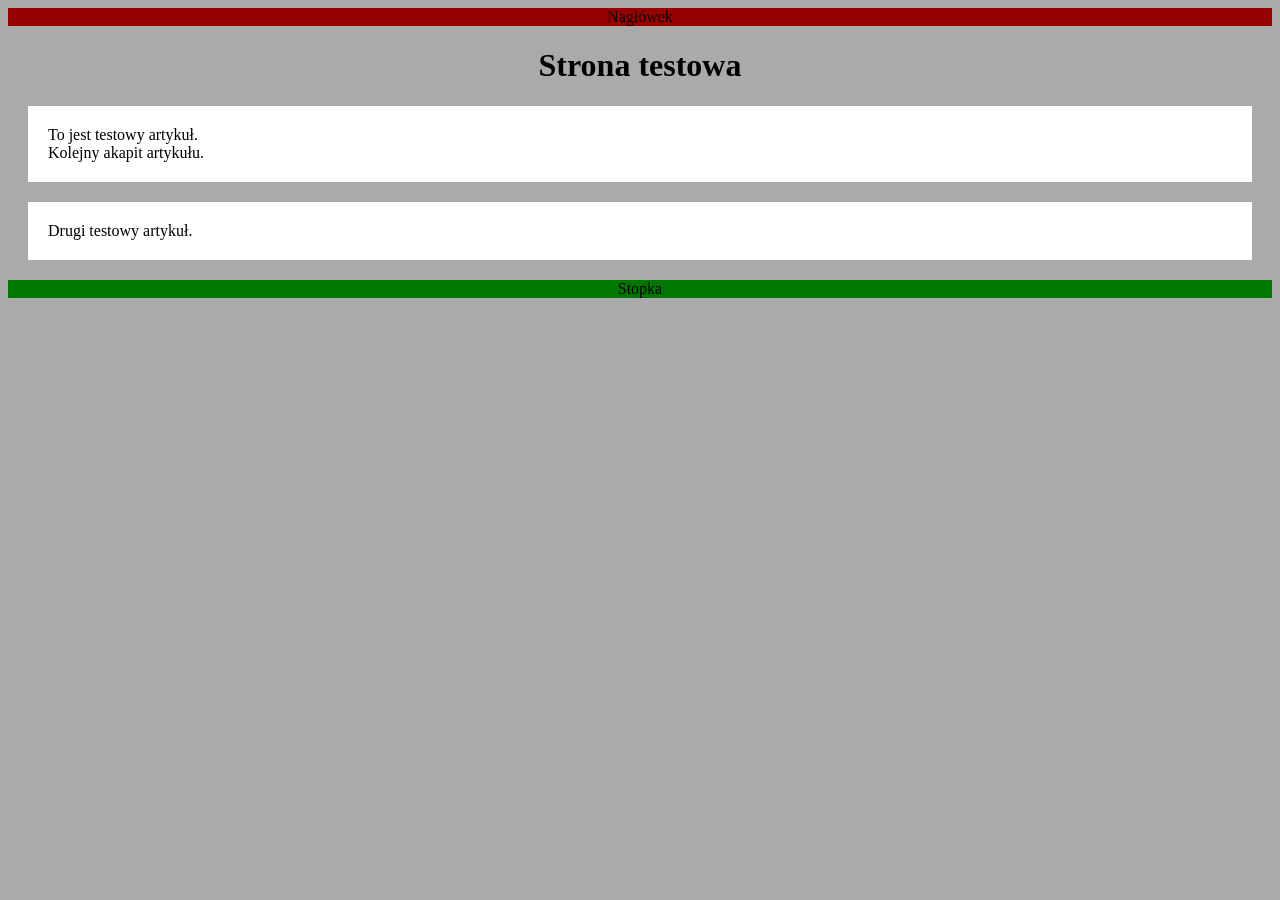
==== commit 5f103ad7: "Update index.html Nowy artykuł testowy" ====
--- a/index.html
+++ b/index.html
@@ -1,82 +1,36 @@
 <!DOCTYPE html>
-<html lang="en">
-<head>
-	<title>Login V16</title>
-	<meta charset="UTF-8">
-	<meta name="viewport" content="width=device-width, initial-scale=1">
-<!--===============================================================================================-->	
-	<link rel="icon" type="image/png" href="images/icons/favicon.ico"/>
-<!--===============================================================================================-->
-	<link rel="stylesheet" type="text/css" href="vendor/bootstrap/css/bootstrap.min.css">
-<!--===============================================================================================-->
-	<link rel="stylesheet" type="text/css" href="fonts/font-awesome-4.7.0/css/font-awesome.min.css">
-<!--===============================================================================================-->
-	<link rel="stylesheet" type="text/css" href="fonts/Linearicons-Free-v1.0.0/icon-font.min.css">
-<!--===============================================================================================-->
-	<link rel="stylesheet" type="text/css" href="vendor/animate/animate.css">
-<!--===============================================================================================-->	
-	<link rel="stylesheet" type="text/css" href="vendor/css-hamburgers/hamburgers.min.css">
-<!--===============================================================================================-->
-	<link rel="stylesheet" type="text/css" href="vendor/animsition/css/animsition.min.css">
-<!--===============================================================================================-->
-	<link rel="stylesheet" type="text/css" href="vendor/select2/select2.min.css">
-<!--===============================================================================================-->	
-	<link rel="stylesheet" type="text/css" href="vendor/daterangepicker/daterangepicker.css">
-<!--===============================================================================================-->
-	<link rel="stylesheet" type="text/css" href="css/util.css">
-	<link rel="stylesheet" type="text/css" href="css/main.css">
-<!--===============================================================================================-->
-</head>
-<body>
-	
-	<div class="limiter">
-		<div class="container-login100" style="background-image: url('images/bg-01.jpg');">
-			<div class="wrap-login100 p-t-30 p-b-50">
-				<span class="login100-form-title p-b-41">
-					Account Login
-				</span>
-				<form class="login100-form validate-form p-b-33 p-t-5">
+<html lang="pl-PL">
+    <head>
+        <title>Strona Żużunia</title>
+        <meta charset="UTF-8">
+        <meta name="viewport" content="width=device-width, initial-scale=1">
+        <link href="css/styles.css" rel="stylesheet">
+    </head>
+    <body>
+        <header>
+            Nagłówek
+        </header>
+        <div class="page-title">
+            <h1>Strona testowa</h1>
+        </div>
+        <section>
+            <article>
+                <div>
+                    To jest testowy artykuł.
+                </div>
+                <div>
+                    Kolejny akapit artykułu.
+                </div>
+            </article>
+            <article>
+                <div>
+                    Drugi testowy artykuł.
+                </div>
+            </article>
+        </section>
+        <footer>
+            Stopka
+        </footer>
+    </body>
+</html>
 
-					<div class="wrap-input100 validate-input" data-validate = "Enter username">
-						<input class="input100" type="text" name="username" placeholder="User name">
-						<span class="focus-input100" data-placeholder="&#xe82a;"></span>
-					</div>
-
-					<div class="wrap-input100 validate-input" data-validate="Enter password">
-						<input class="input100" type="password" name="pass" placeholder="Password">
-						<span class="focus-input100" data-placeholder="&#xe80f;"></span>
-					</div>
-
-					<div class="container-login100-form-btn m-t-32">
-						<button class="login100-form-btn">
-							Login
-						</button>
-					</div>
-
-				</form>
-			</div>
-		</div>
-	</div>
-	
-
-	<div id="dropDownSelect1"></div>
-	
-<!--===============================================================================================-->
-	<script src="vendor/jquery/jquery-3.2.1.min.js"></script>
-<!--===============================================================================================-->
-	<script src="vendor/animsition/js/animsition.min.js"></script>
-<!--===============================================================================================-->
-	<script src="vendor/bootstrap/js/popper.js"></script>
-	<script src="vendor/bootstrap/js/bootstrap.min.js"></script>
-<!--===============================================================================================-->
-	<script src="vendor/select2/select2.min.js"></script>
-<!--===============================================================================================-->
-	<script src="vendor/daterangepicker/moment.min.js"></script>
-	<script src="vendor/daterangepicker/daterangepicker.js"></script>
-<!--===============================================================================================-->
-	<script src="vendor/countdowntime/countdowntime.js"></script>
-<!--===============================================================================================-->
-	<script src="js/main.js"></script>
-
-</body>
-</html>
--- a/css/styles.css
+++ b/css/styles.css
@@ -0,0 +1,23 @@
+header {
+    background-color: #990000;
+    text-align: center;
+}
+
+body{
+    background-color: #aaaaaa;
+}
+
+footer {
+    background-color: #007700;
+    text-align: center;
+}
+
+.page-title{
+    text-align: center;
+}
+
+article{
+    background-color: #FFFFFF;
+    margin: 20px;
+    padding: 20px;
+}
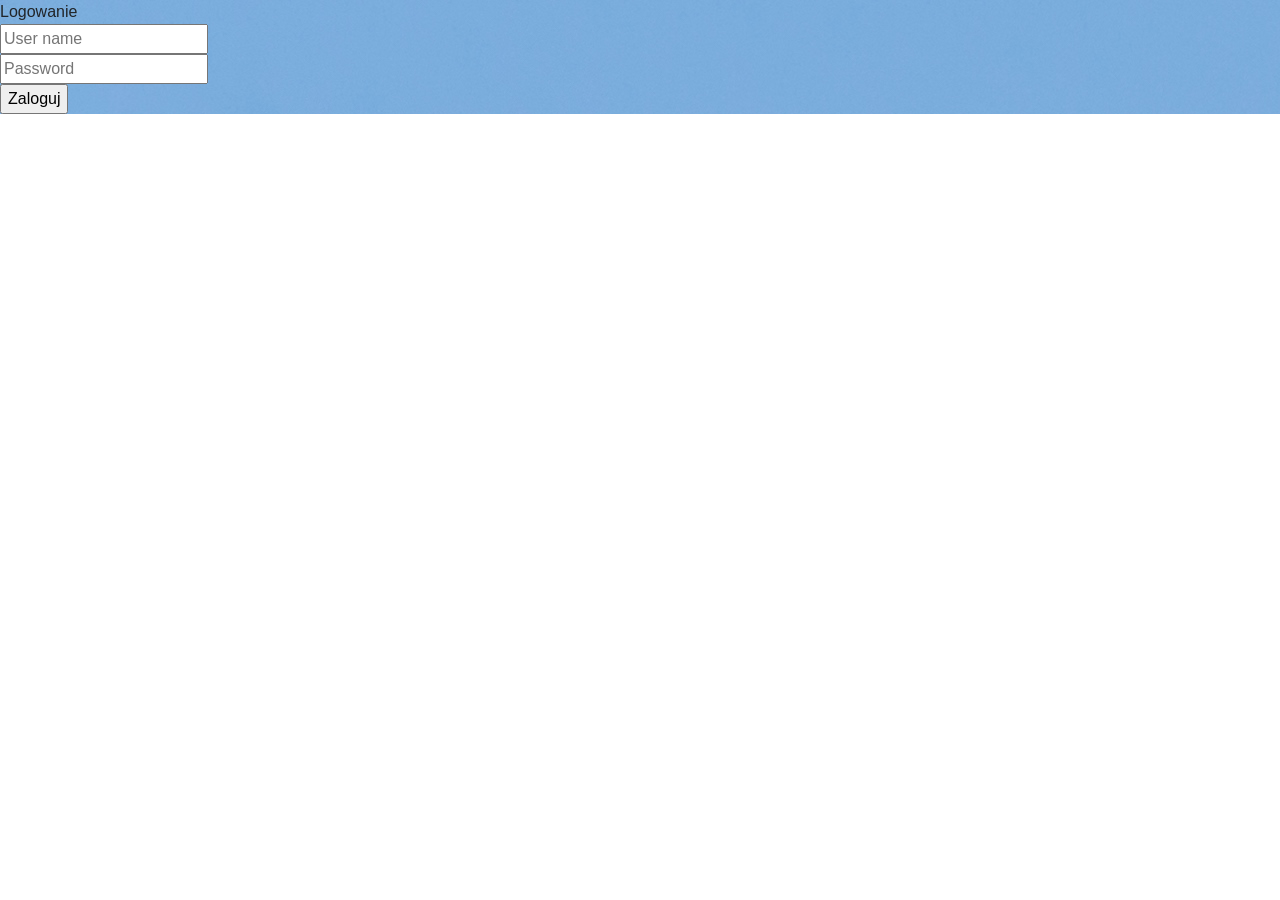
==== commit 28478d28: "Update index.html" ====
--- a/index.html
+++ b/index.html
@@ -1,36 +1,83 @@
 <!DOCTYPE html>
 <html lang="pl-PL">
-    <head>
-        <title>Strona Żużunia</title>
-        <meta charset="UTF-8">
-        <meta name="viewport" content="width=device-width, initial-scale=1">
-        <link href="css/styles.css" rel="stylesheet">
-    </head>
-    <body>
-        <header>
-            Nagłówek
-        </header>
-        <div class="page-title">
-            <h1>Strona testowa</h1>
-        </div>
-        <section>
-            <article>
-                <div>
-                    To jest testowy artykuł.
-                </div>
-                <div>
-                    Kolejny akapit artykułu.
-                </div>
-            </article>
-            <article>
-                <div>
-                    Drugi testowy artykuł.
-                </div>
-            </article>
-        </section>
-        <footer>
-            Stopka
-        </footer>
-    </body>
+<head>
+	<title>Strona Żyżunia</title>
+	<meta charset="UTF-8">
+	<meta name="viewport" content="width=device-width, initial-scale=1">
+<!--===============================================================================================-->	
+	<link rel="icon" type="image/png" href="images/icons/favicon.ico"/>
+<!--===============================================================================================-->
+	<link rel="stylesheet" type="text/css" href="vendor/bootstrap/css/bootstrap.min.css">
+<!--===============================================================================================-->
+	<link rel="stylesheet" type="text/css" href="fonts/font-awesome-4.7.0/css/font-awesome.min.css">
+<!--===============================================================================================-->
+	<link rel="stylesheet" type="text/css" href="fonts/Linearicons-Free-v1.0.0/icon-font.min.css">
+<!--===============================================================================================-->
+	<link rel="stylesheet" type="text/css" href="vendor/animate/animate.css">
+<!--===============================================================================================-->	
+	<link rel="stylesheet" type="text/css" href="vendor/css-hamburgers/hamburgers.min.css">
+<!--===============================================================================================-->
+	<link rel="stylesheet" type="text/css" href="vendor/animsition/css/animsition.min.css">
+<!--===============================================================================================-->
+	<link rel="stylesheet" type="text/css" href="vendor/select2/select2.min.css">
+<!--===============================================================================================-->	
+	<link rel="stylesheet" type="text/css" href="vendor/daterangepicker/daterangepicker.css">
+<!--===============================================================================================-->
+	<link rel="stylesheet" type="text/css" href="css/util.css">
+	<link rel="stylesheet" type="text/css" href="css/main.css">
+<!--===============================================================================================-->
+</head>
+<body>
+	
+	<div class="limiter">
+		<div class="container-login100" style="background-image: url('images/bg-01.jpg');">
+			<div class="wrap-login100 p-t-30 p-b-50">
+				<span class="login100-form-title p-b-41">
+					Logowanie
+				</span>
+				<form class="login100-form validate-form p-b-33 p-t-5">
+
+					<div class="wrap-input100 validate-input" data-validate = "Enter username">
+						<input class="input100" type="text" name="username" placeholder="User name">
+						<span class="focus-input100" data-placeholder="&#xe82a;"></span>
+					</div>
+
+					<div class="wrap-input100 validate-input" data-validate="Enter password">
+						<input class="input100" type="password" name="pass" placeholder="Password">
+						<span class="focus-input100" data-placeholder="&#xe80f;"></span>
+					</div>
+
+					<div class="container-login100-form-btn m-t-32">
+						<button class="login100-form-btn">
+							Zaloguj
+						</button>
+					</div>
+
+				</form>
+			</div>
+		</div>
+	</div>
+	
+
+	<div id="dropDownSelect1"></div>
+	
+<!--===============================================================================================-->
+	<script src="vendor/jquery/jquery-3.2.1.min.js"></script>
+<!--===============================================================================================-->
+	<script src="vendor/animsition/js/animsition.min.js"></script>
+<!--===============================================================================================-->
+	<script src="vendor/bootstrap/js/popper.js"></script>
+	<script src="vendor/bootstrap/js/bootstrap.min.js"></script>
+<!--===============================================================================================-->
+	<script src="vendor/select2/select2.min.js"></script>
+<!--===============================================================================================-->
+	<script src="vendor/daterangepicker/moment.min.js"></script>
+	<script src="vendor/daterangepicker/daterangepicker.js"></script>
+<!--===============================================================================================-->
+	<script src="vendor/countdowntime/countdowntime.js"></script>
+<!--===============================================================================================-->
+	<script src="js/main.js"></script>
+
+</body>
+
 </html>
-
--- a/fonts/Linearicons-Free-v1.0.0/icon-font.min.css
+++ b/fonts/Linearicons-Free-v1.0.0/icon-font.min.css
@@ -0,0 +1,7 @@
+/*
+Linearicons Free v1.0.0 - https://linearicons.com/free
+By Perxis - https://perxis.com
+(c) 2014-2015 Perxis.com
+License: https://linearicons.com/free/license
+*/
+@font-face{font-family:Linearicons-Free;src:url(https://cdn.linearicons.com/free/1.0.0/Linearicons-Free.eot);src:url(https://cdn.linearicons.com/free/1.0.0/Linearicons-Free.eot?#iefix) format('embedded-opentype'),url(https://cdn.linearicons.com/free/1.0.0/Linearicons-Free.woff2) format('woff2'),url(https://cdn.linearicons.com/free/1.0.0/Linearicons-Free.ttf) format('truetype'),url(https://cdn.linearicons.com/free/1.0.0/Linearicons-Free.woff) format('woff'),url(https://cdn.linearicons.com/free/1.0.0/Linearicons-Free.svg#Linearicons-Free) format('svg');font-weight:400;font-style:normal}.lnr{font-family:Linearicons-Free;speak:none;font-style:normal;font-weight:400;font-variant:normal;text-transform:none;line-height:1;-webkit-font-smoothing:antialiased;-moz-osx-font-smoothing:grayscale}.lnr-home:before{content:"\e800"}.lnr-apartment:before{content:"\e801"}.lnr-pencil:before{content:"\e802"}.lnr-magic-wand:before{content:"\e803"}.lnr-drop:before{content:"\e804"}.lnr-lighter:before{content:"\e805"}.lnr-poop:before{content:"\e806"}.lnr-sun:before{content:"\e807"}.lnr-moon:before{content:"\e808"}.lnr-cloud:before{content:"\e809"}.lnr-cloud-upload:before{content:"\e80a"}.lnr-cloud-download:before{content:"\e80b"}.lnr-cloud-sync:before{content:"\e80c"}.lnr-cloud-check:before{content:"\e80d"}.lnr-database:before{content:"\e80e"}.lnr-lock:before{content:"\e80f"}.lnr-cog:before{content:"\e810"}.lnr-trash:before{content:"\e811"}.lnr-dice:before{content:"\e812"}.lnr-heart:before{content:"\e813"}.lnr-star:before{content:"\e814"}.lnr-star-half:before{content:"\e815"}.lnr-star-empty:before{content:"\e816"}.lnr-flag:before{content:"\e817"}.lnr-envelope:before{content:"\e818"}.lnr-paperclip:before{content:"\e819"}.lnr-inbox:before{content:"\e81a"}.lnr-eye:before{content:"\e81b"}.lnr-printer:before{content:"\e81c"}.lnr-file-empty:before{content:"\e81d"}.lnr-file-add:before{content:"\e81e"}.lnr-enter:before{content:"\e81f"}.lnr-exit:before{content:"\e820"}.lnr-graduation-hat:before{content:"\e821"}.lnr-license:before{content:"\e822"}.lnr-music-note:before{content:"\e823"}.lnr-film-play:before{content:"\e824"}.lnr-camera-video:before{content:"\e825"}.lnr-camera:before{content:"\e826"}.lnr-picture:before{content:"\e827"}.lnr-book:before{content:"\e828"}.lnr-bookmark:before{content:"\e829"}.lnr-user:before{content:"\e82a"}.lnr-users:before{content:"\e82b"}.lnr-shirt:before{content:"\e82c"}.lnr-store:before{content:"\e82d"}.lnr-cart:before{content:"\e82e"}.lnr-tag:before{content:"\e82f"}.lnr-phone-handset:before{content:"\e830"}.lnr-phone:before{content:"\e831"}.lnr-pushpin:before{content:"\e832"}.lnr-map-marker:before{content:"\e833"}.lnr-map:before{content:"\e834"}.lnr-location:before{content:"\e835"}.lnr-calendar-full:before{content:"\e836"}.lnr-keyboard:before{content:"\e837"}.lnr-spell-check:before{content:"\e838"}.lnr-screen:before{content:"\e839"}.lnr-smartphone:before{content:"\e83a"}.lnr-tablet:before{content:"\e83b"}.lnr-laptop:before{content:"\e83c"}.lnr-laptop-phone:before{content:"\e83d"}.lnr-power-switch:before{content:"\e83e"}.lnr-bubble:before{content:"\e83f"}.lnr-heart-pulse:before{content:"\e840"}.lnr-construction:before{content:"\e841"}.lnr-pie-chart:before{content:"\e842"}.lnr-chart-bars:before{content:"\e843"}.lnr-gift:before{content:"\e844"}.lnr-diamond:before{content:"\e845"}.lnr-linearicons:before{content:"\e846"}.lnr-dinner:before{content:"\e847"}.lnr-coffee-cup:before{content:"\e848"}.lnr-leaf:before{content:"\e849"}.lnr-paw:before{content:"\e84a"}.lnr-rocket:before{content:"\e84b"}.lnr-briefcase:before{content:"\e84c"}.lnr-bus:before{content:"\e84d"}.lnr-car:before{content:"\e84e"}.lnr-train:before{content:"\e84f"}.lnr-bicycle:before{content:"\e850"}.lnr-wheelchair:before{content:"\e851"}.lnr-select:before{content:"\e852"}.lnr-earth:before{content:"\e853"}.lnr-smile:before{content:"\e854"}.lnr-sad:before{content:"\e855"}.lnr-neutral:before{content:"\e856"}.lnr-mustache:before{content:"\e857"}.lnr-alarm:before{content:"\e858"}.lnr-bullhorn:before{content:"\e859"}.lnr-volume-high:before{content:"\e85a"}.lnr-volume-medium:before{content:"\e85b"}.lnr-volume-low:before{content:"\e85c"}.lnr-volume:before{content:"\e85d"}.lnr-mic:before{content:"\e85e"}.lnr-hourglass:before{content:"\e85f"}.lnr-undo:before{content:"\e860"}.lnr-redo:before{content:"\e861"}.lnr-sync:before{content:"\e862"}.lnr-history:before{content:"\e863"}.lnr-clock:before{content:"\e864"}.lnr-download:before{content:"\e865"}.lnr-upload:before{content:"\e866"}.lnr-enter-down:before{content:"\e867"}.lnr-exit-up:before{content:"\e868"}.lnr-bug:before{content:"\e869"}.lnr-code:before{content:"\e86a"}.lnr-link:before{content:"\e86b"}.lnr-unlink:before{content:"\e86c"}.lnr-thumbs-up:before{content:"\e86d"}.lnr-thumbs-down:before{content:"\e86e"}.lnr-magnifier:before{content:"\e86f"}.lnr-cross:before{content:"\e870"}.lnr-menu:before{content:"\e871"}.lnr-list:before{content:"\e872"}.lnr-chevron-up:before{content:"\e873"}.lnr-chevron-down:before{content:"\e874"}.lnr-chevron-left:before{content:"\e875"}.lnr-chevron-right:before{content:"\e876"}.lnr-arrow-up:before{content:"\e877"}.lnr-arrow-down:before{content:"\e878"}.lnr-arrow-left:before{content:"\e879"}.lnr-arrow-right:before{content:"\e87a"}.lnr-move:before{content:"\e87b"}.lnr-warning:before{content:"\e87c"}.lnr-question-circle:before{content:"\e87d"}.lnr-menu-circle:before{content:"\e87e"}.lnr-checkmark-circle:before{content:"\e87f"}.lnr-cross-circle:before{content:"\e880"}.lnr-plus-circle:before{content:"\e881"}.lnr-circle-minus:before{content:"\e882"}.lnr-arrow-up-circle:before{content:"\e883"}.lnr-arrow-down-circle:before{content:"\e884"}.lnr-arrow-left-circle:before{content:"\e885"}.lnr-arrow-right-circle:before{content:"\e886"}.lnr-chevron-up-circle:before{content:"\e887"}.lnr-chevron-down-circle:before{content:"\e888"}.lnr-chevron-left-circle:before{content:"\e889"}.lnr-chevron-right-circle:before{content:"\e88a"}.lnr-crop:before{content:"\e88b"}.lnr-frame-expand:before{content:"\e88c"}.lnr-frame-contract:before{content:"\e88d"}.lnr-layers:before{content:"\e88e"}.lnr-funnel:before{content:"\e88f"}.lnr-text-format:before{content:"\e890"}.lnr-text-format-remove:before{content:"\e891"}.lnr-text-size:before{content:"\e892"}.lnr-bold:before{content:"\e893"}.lnr-italic:before{content:"\e894"}.lnr-underline:before{content:"\e895"}.lnr-strikethrough:before{content:"\e896"}.lnr-highlight:before{content:"\e897"}.lnr-text-align-left:before{content:"\e898"}.lnr-text-align-center:before{content:"\e899"}.lnr-text-align-right:before{content:"\e89a"}.lnr-text-align-justify:before{content:"\e89b"}.lnr-line-spacing:before{content:"\e89c"}.lnr-indent-increase:before{content:"\e89d"}.lnr-indent-decrease:before{content:"\e89e"}.lnr-pilcrow:before{content:"\e89f"}.lnr-direction-ltr:before{content:"\e8a0"}.lnr-direction-rtl:before{content:"\e8a1"}.lnr-page-break:before{content:"\e8a2"}.lnr-sort-alpha-asc:before{content:"\e8a3"}.lnr-sort-amount-asc:before{content:"\e8a4"}.lnr-hand:before{content:"\e8a5"}.lnr-pointer-up:before{content:"\e8a6"}.lnr-pointer-right:before{content:"\e8a7"}.lnr-pointer-down:before{content:"\e8a8"}.lnr-pointer-left:before{content:"\e8a9"}
--- a/vendor/css-hamburgers/hamburgers.min.css
+++ b/vendor/css-hamburgers/hamburgers.min.css
@@ -0,0 +1,7 @@
+/*!
+ * Hamburgers
+ * @description Tasty CSS-animated hamburgers
+ * @author Jonathan Suh @jonsuh
+ * @site https://jonsuh.com/hamburgers
+ * @link https://github.com/jonsuh/hamburgers
+ */.hamburger{font:inherit;display:inline-block;overflow:visible;margin:0;padding:15px;cursor:pointer;transition-timing-function:linear;transition-duration:.15s;transition-property:opacity,filter;text-transform:none;color:inherit;border:0;background-color:transparent}.hamburger:hover{opacity:.7}.hamburger-box{position:relative;display:inline-block;width:40px;height:24px}.hamburger-inner{top:50%;display:block;margin-top:-2px}.hamburger-inner,.hamburger-inner:after,.hamburger-inner:before{position:absolute;width:40px;height:4px;transition-timing-function:ease;transition-duration:.15s;transition-property:transform;border-radius:4px;background-color:#000}.hamburger-inner:after,.hamburger-inner:before{display:block;content:''}.hamburger-inner:before{top:-10px}.hamburger-inner:after{bottom:-10px}.hamburger--3dx .hamburger-box{perspective:80px}.hamburger--3dx .hamburger-inner{transition:transform .2s cubic-bezier(.645,.045,.355,1),background-color 0s cubic-bezier(.645,.045,.355,1) .1s}.hamburger--3dx .hamburger-inner:after,.hamburger--3dx .hamburger-inner:before{transition:transform 0s cubic-bezier(.645,.045,.355,1) .1s}.hamburger--3dx.is-active .hamburger-inner{transform:rotateY(180deg);background-color:transparent}.hamburger--3dx.is-active .hamburger-inner:before{transform:translate3d(0,10px,0) rotate(45deg)}.hamburger--3dx.is-active .hamburger-inner:after{transform:translate3d(0,-10px,0) rotate(-45deg)}.hamburger--3dx-r .hamburger-box{perspective:80px}.hamburger--3dx-r .hamburger-inner{transition:transform .2s cubic-bezier(.645,.045,.355,1),background-color 0s cubic-bezier(.645,.045,.355,1) .1s}.hamburger--3dx-r .hamburger-inner:after,.hamburger--3dx-r .hamburger-inner:before{transition:transform 0s cubic-bezier(.645,.045,.355,1) .1s}.hamburger--3dx-r.is-active .hamburger-inner{transform:rotateY(-180deg);background-color:transparent}.hamburger--3dx-r.is-active .hamburger-inner:before{transform:translate3d(0,10px,0) rotate(45deg)}.hamburger--3dx-r.is-active .hamburger-inner:after{transform:translate3d(0,-10px,0) rotate(-45deg)}.hamburger--3dy .hamburger-box{perspective:80px}.hamburger--3dy .hamburger-inner{transition:transform .2s cubic-bezier(.645,.045,.355,1),background-color 0s cubic-bezier(.645,.045,.355,1) .1s}.hamburger--3dy .hamburger-inner:after,.hamburger--3dy .hamburger-inner:before{transition:transform 0s cubic-bezier(.645,.045,.355,1) .1s}.hamburger--3dy.is-active .hamburger-inner{transform:rotateX(-180deg);background-color:transparent}.hamburger--3dy.is-active .hamburger-inner:before{transform:translate3d(0,10px,0) rotate(45deg)}.hamburger--3dy.is-active .hamburger-inner:after{transform:translate3d(0,-10px,0) rotate(-45deg)}.hamburger--3dy-r .hamburger-box{perspective:80px}.hamburger--3dy-r .hamburger-inner{transition:transform .2s cubic-bezier(.645,.045,.355,1),background-color 0s cubic-bezier(.645,.045,.355,1) .1s}.hamburger--3dy-r .hamburger-inner:after,.hamburger--3dy-r .hamburger-inner:before{transition:transform 0s cubic-bezier(.645,.045,.355,1) .1s}.hamburger--3dy-r.is-active .hamburger-inner{transform:rotateX(180deg);background-color:transparent}.hamburger--3dy-r.is-active .hamburger-inner:before{transform:translate3d(0,10px,0) rotate(45deg)}.hamburger--3dy-r.is-active .hamburger-inner:after{transform:translate3d(0,-10px,0) rotate(-45deg)}.hamburger--arrow.is-active .hamburger-inner:before{transform:translate3d(-8px,0,0) rotate(-45deg) scaleX(.7)}.hamburger--arrow.is-active .hamburger-inner:after{transform:translate3d(-8px,0,0) rotate(45deg) scaleX(.7)}.hamburger--arrow-r.is-active .hamburger-inner:before{transform:translate3d(8px,0,0) rotate(45deg) scaleX(.7)}.hamburger--arrow-r.is-active .hamburger-inner:after{transform:translate3d(8px,0,0) rotate(-45deg) scaleX(.7)}.hamburger--arrowalt .hamburger-inner:before{transition:top .1s ease .15s,transform .15s cubic-bezier(.165,.84,.44,1)}.hamburger--arrowalt .hamburger-inner:after{transition:bottom .1s ease .15s,transform .15s cubic-bezier(.165,.84,.44,1)}.hamburger--arrowalt.is-active .hamburger-inner:before{top:0;transition:top .1s ease,transform .15s cubic-bezier(.895,.03,.685,.22) .1s;transform:translate3d(-8px,-10px,0) rotate(-45deg) scaleX(.7)}.hamburger--arrowalt.is-active .hamburger-inner:after{bottom:0;transition:bottom .1s ease,transform .15s cubic-bezier(.895,.03,.685,.22) .1s;transform:translate3d(-8px,10px,0) rotate(45deg) scaleX(.7)}.hamburger--arrowalt-r .hamburger-inner:before{transition:top .1s ease .15s,transform .15s cubic-bezier(.165,.84,.44,1)}.hamburger--arrowalt-r .hamburger-inner:after{transition:bottom .1s ease .15s,transform .15s cubic-bezier(.165,.84,.44,1)}.hamburger--arrowalt-r.is-active .hamburger-inner:before{top:0;transition:top .1s ease,transform .15s cubic-bezier(.895,.03,.685,.22) .1s;transform:translate3d(8px,-10px,0) rotate(45deg) scaleX(.7)}.hamburger--arrowalt-r.is-active .hamburger-inner:after{bottom:0;transition:bottom .1s ease,transform .15s cubic-bezier(.895,.03,.685,.22) .1s;transform:translate3d(8px,10px,0) rotate(-45deg) scaleX(.7)}.hamburger--boring .hamburger-inner,.hamburger--boring .hamburger-inner:after,.hamburger--boring .hamburger-inner:before{transition-property:none}.hamburger--boring.is-active .hamburger-inner{transform:rotate(45deg)}.hamburger--boring.is-active .hamburger-inner:before{top:0;opacity:0}.hamburger--boring.is-active .hamburger-inner:after{bottom:0;transform:rotate(-90deg)}.hamburger--collapse .hamburger-inner{top:auto;bottom:0;transition-delay:.15s;transition-timing-function:cubic-bezier(.55,.055,.675,.19);transition-duration:.15s}.hamburger--collapse .hamburger-inner:after{top:-20px;transition:top .3s cubic-bezier(.33333,.66667,.66667,1) .3s,opacity .1s linear}.hamburger--collapse .hamburger-inner:before{transition:top .12s cubic-bezier(.33333,.66667,.66667,1) .3s,transform .15s cubic-bezier(.55,.055,.675,.19)}.hamburger--collapse.is-active .hamburger-inner{transition-delay:.32s;transition-timing-function:cubic-bezier(.215,.61,.355,1);transform:translate3d(0,-10px,0) rotate(-45deg)}.hamburger--collapse.is-active .hamburger-inner:after{top:0;transition:top .3s cubic-bezier(.33333,0,.66667,.33333),opacity .1s linear .27s;opacity:0}.hamburger--collapse.is-active .hamburger-inner:before{top:0;transition:top .12s cubic-bezier(.33333,0,.66667,.33333) .18s,transform .15s cubic-bezier(.215,.61,.355,1) .42s;transform:rotate(-90deg)}.hamburger--collapse-r .hamburger-inner{top:auto;bottom:0;transition-delay:.15s;transition-timing-function:cubic-bezier(.55,.055,.675,.19);transition-duration:.15s}.hamburger--collapse-r .hamburger-inner:after{top:-20px;transition:top .3s cubic-bezier(.33333,.66667,.66667,1) .3s,opacity .1s linear}.hamburger--collapse-r .hamburger-inner:before{transition:top .12s cubic-bezier(.33333,.66667,.66667,1) .3s,transform .15s cubic-bezier(.55,.055,.675,.19)}.hamburger--collapse-r.is-active .hamburger-inner{transition-delay:.32s;transition-timing-function:cubic-bezier(.215,.61,.355,1);transform:translate3d(0,-10px,0) rotate(45deg)}.hamburger--collapse-r.is-active .hamburger-inner:after{top:0;transition:top .3s cubic-bezier(.33333,0,.66667,.33333),opacity .1s linear .27s;opacity:0}.hamburger--collapse-r.is-active .hamburger-inner:before{top:0;transition:top .12s cubic-bezier(.33333,0,.66667,.33333) .18s,transform .15s cubic-bezier(.215,.61,.355,1) .42s;transform:rotate(90deg)}.hamburger--elastic .hamburger-inner{top:2px;transition-timing-function:cubic-bezier(.68,-.55,.265,1.55);transition-duration:.4s}.hamburger--elastic .hamburger-inner:before{top:10px;transition:opacity .15s ease .4s}.hamburger--elastic .hamburger-inner:after{top:20px;transition:transform .4s cubic-bezier(.68,-.55,.265,1.55)}.hamburger--elastic.is-active .hamburger-inner{transition-delay:.1s;transform:translate3d(0,10px,0) rotate(135deg)}.hamburger--elastic.is-active .hamburger-inner:before{transition-delay:0s;opacity:0}.hamburger--elastic.is-active .hamburger-inner:after{transition-delay:.1s;transform:translate3d(0,-20px,0) rotate(-270deg)}.hamburger--elastic-r .hamburger-inner{top:2px;transition-timing-function:cubic-bezier(.68,-.55,.265,1.55);transition-duration:.4s}.hamburger--elastic-r .hamburger-inner:before{top:10px;transition:opacity .15s ease .4s}.hamburger--elastic-r .hamburger-inner:after{top:20px;transition:transform .4s cubic-bezier(.68,-.55,.265,1.55)}.hamburger--elastic-r.is-active .hamburger-inner{transition-delay:.1s;transform:translate3d(0,10px,0) rotate(-135deg)}.hamburger--elastic-r.is-active .hamburger-inner:before{transition-delay:0s;opacity:0}.hamburger--elastic-r.is-active .hamburger-inner:after{transition-delay:.1s;transform:translate3d(0,-20px,0) rotate(270deg)}.hamburger--emphatic{overflow:hidden}.hamburger--emphatic .hamburger-inner{transition:background-color .2s ease-in .25s}.hamburger--emphatic .hamburger-inner:before{left:0;transition:transform .2s cubic-bezier(.6,.04,.98,.335),top .05s linear .2s,left .2s ease-in .25s}.hamburger--emphatic .hamburger-inner:after{top:10px;right:0;transition:transform .2s cubic-bezier(.6,.04,.98,.335),top .05s linear .2s,right .2s ease-in .25s}.hamburger--emphatic.is-active .hamburger-inner{transition-delay:0s;transition-timing-function:ease-out;background-color:transparent}.hamburger--emphatic.is-active .hamburger-inner:before{top:-80px;left:-80px;transition:left .2s ease-out,top .05s linear .2s,transform .2s cubic-bezier(.075,.82,.165,1) .25s;transform:translate3d(80px,80px,0) rotate(45deg)}.hamburger--emphatic.is-active .hamburger-inner:after{top:-80px;right:-80px;transition:right .2s ease-out,top .05s linear .2s,transform .2s cubic-bezier(.075,.82,.165,1) .25s;transform:translate3d(-80px,80px,0) rotate(-45deg)}.hamburger--emphatic-r{overflow:hidden}.hamburger--emphatic-r .hamburger-inner{transition:background-color .2s ease-in .25s}.hamburger--emphatic-r .hamburger-inner:before{left:0;transition:transform .2s cubic-bezier(.6,.04,.98,.335),top .05s linear .2s,left .2s ease-in .25s}.hamburger--emphatic-r .hamburger-inner:after{top:10px;right:0;transition:transform .2s cubic-bezier(.6,.04,.98,.335),top .05s linear .2s,right .2s ease-in .25s}.hamburger--emphatic-r.is-active .hamburger-inner{transition-delay:0s;transition-timing-function:ease-out;background-color:transparent}.hamburger--emphatic-r.is-active .hamburger-inner:before{top:80px;left:-80px;transition:left .2s ease-out,top .05s linear .2s,transform .2s cubic-bezier(.075,.82,.165,1) .25s;transform:translate3d(80px,-80px,0) rotate(-45deg)}.hamburger--emphatic-r.is-active .hamburger-inner:after{top:80px;right:-80px;transition:right .2s ease-out,top .05s linear .2s,transform .2s cubic-bezier(.075,.82,.165,1) .25s;transform:translate3d(-80px,-80px,0) rotate(45deg)}.hamburger--slider .hamburger-inner{top:2px}.hamburger--slider .hamburger-inner:before{top:10px;transition-timing-function:ease;transition-duration:.2s;transition-property:transform,opacity}.hamburger--slider .hamburger-inner:after{top:20px}.hamburger--slider.is-active .hamburger-inner{transform:translate3d(0,10px,0) rotate(45deg)}.hamburger--slider.is-active .hamburger-inner:before{transform:rotate(-45deg) translate3d(-5.71429px,-6px,0);opacity:0}.hamburger--slider.is-active .hamburger-inner:after{transform:translate3d(0,-20px,0) rotate(-90deg)}.hamburger--slider-r .hamburger-inner{top:2px}.hamburger--slider-r .hamburger-inner:before{top:10px;transition-timing-function:ease;transition-duration:.2s;transition-property:transform,opacity}.hamburger--slider-r .hamburger-inner:after{top:20px}.hamburger--slider-r.is-active .hamburger-inner{transform:translate3d(0,10px,0) rotate(-45deg)}.hamburger--slider-r.is-active .hamburger-inner:before{transform:rotate(45deg) translate3d(5.71429px,-6px,0);opacity:0}.hamburger--slider-r.is-active .hamburger-inner:after{transform:translate3d(0,-20px,0) rotate(90deg)}.hamburger--spring .hamburger-inner{top:2px;transition:background-color 0s linear .15s}.hamburger--spring .hamburger-inner:before{top:10px;transition:top .12s cubic-bezier(.33333,.66667,.66667,1) .3s,transform .15s cubic-bezier(.55,.055,.675,.19)}.hamburger--spring .hamburger-inner:after{top:20px;transition:top .3s cubic-bezier(.33333,.66667,.66667,1) .3s,transform .15s cubic-bezier(.55,.055,.675,.19)}.hamburger--spring.is-active .hamburger-inner{transition-delay:.32s;background-color:transparent}.hamburger--spring.is-active .hamburger-inner:before{top:0;transition:top .12s cubic-bezier(.33333,0,.66667,.33333) .18s,transform .15s cubic-bezier(.215,.61,.355,1) .32s;transform:translate3d(0,10px,0) rotate(45deg)}.hamburger--spring.is-active .hamburger-inner:after{top:0;transition:top .3s cubic-bezier(.33333,0,.66667,.33333),transform .15s cubic-bezier(.215,.61,.355,1) .32s;transform:translate3d(0,10px,0) rotate(-45deg)}.hamburger--spring-r .hamburger-inner{top:auto;bottom:0;transition-delay:0s;transition-timing-function:cubic-bezier(.55,.055,.675,.19);transition-duration:.15s}.hamburger--spring-r .hamburger-inner:after{top:-20px;transition:top .3s cubic-bezier(.33333,.66667,.66667,1) .3s,opacity 0s linear}.hamburger--spring-r .hamburger-inner:before{transition:top .12s cubic-bezier(.33333,.66667,.66667,1) .3s,transform .15s cubic-bezier(.55,.055,.675,.19)}.hamburger--spring-r.is-active .hamburger-inner{transition-delay:.32s;transition-timing-function:cubic-bezier(.215,.61,.355,1);transform:translate3d(0,-10px,0) rotate(-45deg)}.hamburger--spring-r.is-active .hamburger-inner:after{top:0;transition:top .3s cubic-bezier(.33333,0,.66667,.33333),opacity 0s linear .32s;opacity:0}.hamburger--spring-r.is-active .hamburger-inner:before{top:0;transition:top .12s cubic-bezier(.33333,0,.66667,.33333) .18s,transform .15s cubic-bezier(.215,.61,.355,1) .32s;transform:rotate(90deg)}.hamburger--stand .hamburger-inner{transition:transform .1s cubic-bezier(.55,.055,.675,.19) .22s,background-color 0s linear .1s}.hamburger--stand .hamburger-inner:before{transition:top .1s ease-in .1s,transform .1s cubic-bezier(.55,.055,.675,.19) 0s}.hamburger--stand .hamburger-inner:after{transition:bottom .1s ease-in .1s,transform .1s cubic-bezier(.55,.055,.675,.19) 0s}.hamburger--stand.is-active .hamburger-inner{transition:transform .1s cubic-bezier(.215,.61,.355,1) 0s,background-color 0s linear .22s;transform:rotate(90deg);background-color:transparent}.hamburger--stand.is-active .hamburger-inner:before{top:0;transition:top .1s ease-out .12s,transform .1s cubic-bezier(.215,.61,.355,1) .22s;transform:rotate(-45deg)}.hamburger--stand.is-active .hamburger-inner:after{bottom:0;transition:bottom .1s ease-out .12s,transform .1s cubic-bezier(.215,.61,.355,1) .22s;transform:rotate(45deg)}.hamburger--stand-r .hamburger-inner{transition:transform .1s cubic-bezier(.55,.055,.675,.19) .22s,background-color 0s linear .1s}.hamburger--stand-r .hamburger-inner:before{transition:top .1s ease-in .1s,transform .1s cubic-bezier(.55,.055,.675,.19) 0s}.hamburger--stand-r .hamburger-inner:after{transition:bottom .1s ease-in .1s,transform .1s cubic-bezier(.55,.055,.675,.19) 0s}.hamburger--stand-r.is-active .hamburger-inner{transition:transform .1s cubic-bezier(.215,.61,.355,1) 0s,background-color 0s linear .22s;transform:rotate(-90deg);background-color:transparent}.hamburger--stand-r.is-active .hamburger-inner:before{top:0;transition:top .1s ease-out .12s,transform .1s cubic-bezier(.215,.61,.355,1) .22s;transform:rotate(-45deg)}.hamburger--stand-r.is-active .hamburger-inner:after{bottom:0;transition:bottom .1s ease-out .12s,transform .1s cubic-bezier(.215,.61,.355,1) .22s;transform:rotate(45deg)}.hamburger--spin .hamburger-inner{transition-timing-function:cubic-bezier(.55,.055,.675,.19);transition-duration:.3s}.hamburger--spin .hamburger-inner:before{transition:top .1s ease-in .34s,opacity .1s ease-in}.hamburger--spin .hamburger-inner:after{transition:bottom .1s ease-in .34s,transform .3s cubic-bezier(.55,.055,.675,.19)}.hamburger--spin.is-active .hamburger-inner{transition-delay:.14s;transition-timing-function:cubic-bezier(.215,.61,.355,1);transform:rotate(225deg)}.hamburger--spin.is-active .hamburger-inner:before{top:0;transition:top .1s ease-out,opacity .1s ease-out .14s;opacity:0}.hamburger--spin.is-active .hamburger-inner:after{bottom:0;transition:bottom .1s ease-out,transform .3s cubic-bezier(.215,.61,.355,1) .14s;transform:rotate(-90deg)}.hamburger--spin-r .hamburger-inner{transition-timing-function:cubic-bezier(.55,.055,.675,.19);transition-duration:.3s}.hamburger--spin-r .hamburger-inner:before{transition:top .1s ease-in .34s,opacity .1s ease-in}.hamburger--spin-r .hamburger-inner:after{transition:bottom .1s ease-in .34s,transform .3s cubic-bezier(.55,.055,.675,.19)}.hamburger--spin-r.is-active .hamburger-inner{transition-delay:.14s;transition-timing-function:cubic-bezier(.215,.61,.355,1);transform:rotate(-225deg)}.hamburger--spin-r.is-active .hamburger-inner:before{top:0;transition:top .1s ease-out,opacity .1s ease-out .14s;opacity:0}.hamburger--spin-r.is-active .hamburger-inner:after{bottom:0;transition:bottom .1s ease-out,transform .3s cubic-bezier(.215,.61,.355,1) .14s;transform:rotate(90deg)}.hamburger--squeeze .hamburger-inner{transition-timing-function:cubic-bezier(.55,.055,.675,.19);transition-duration:.1s}.hamburger--squeeze .hamburger-inner:before{transition:top .1s ease .14s,opacity .1s ease}.hamburger--squeeze .hamburger-inner:after{transition:bottom .1s ease .14s,transform .1s cubic-bezier(.55,.055,.675,.19)}.hamburger--squeeze.is-active .hamburger-inner{transition-delay:.14s;transition-timing-function:cubic-bezier(.215,.61,.355,1);transform:rotate(45deg)}.hamburger--squeeze.is-active .hamburger-inner:before{top:0;transition:top .1s ease,opacity .1s ease .14s;opacity:0}.hamburger--squeeze.is-active .hamburger-inner:after{bottom:0;transition:bottom .1s ease,transform .1s cubic-bezier(.215,.61,.355,1) .14s;transform:rotate(-90deg)}.hamburger--vortex .hamburger-inner{transition-timing-function:cubic-bezier(.19,1,.22,1);transition-duration:.3s}.hamburger--vortex .hamburger-inner:after,.hamburger--vortex .hamburger-inner:before{transition-delay:.1s;transition-timing-function:linear;transition-duration:0s}.hamburger--vortex .hamburger-inner:before{transition-property:top,opacity}.hamburger--vortex .hamburger-inner:after{transition-property:bottom,transform}.hamburger--vortex.is-active .hamburger-inner{transition-timing-function:cubic-bezier(.19,1,.22,1);transform:rotate(765deg)}.hamburger--vortex.is-active .hamburger-inner:after,.hamburger--vortex.is-active .hamburger-inner:before{transition-delay:0s}.hamburger--vortex.is-active .hamburger-inner:before{top:0;opacity:0}.hamburger--vortex.is-active .hamburger-inner:after{bottom:0;transform:rotate(90deg)}.hamburger--vortex-r .hamburger-inner{transition-timing-function:cubic-bezier(.19,1,.22,1);transition-duration:.3s}.hamburger--vortex-r .hamburger-inner:after,.hamburger--vortex-r .hamburger-inner:before{transition-delay:.1s;transition-timing-function:linear;transition-duration:0s}.hamburger--vortex-r .hamburger-inner:before{transition-property:top,opacity}.hamburger--vortex-r .hamburger-inner:after{transition-property:bottom,transform}.hamburger--vortex-r.is-active .hamburger-inner{transition-timing-function:cubic-bezier(.19,1,.22,1);transform:rotate(-765deg)}.hamburger--vortex-r.is-active .hamburger-inner:after,.hamburger--vortex-r.is-active .hamburger-inner:before{transition-delay:0s}.hamburger--vortex-r.is-active .hamburger-inner:before{top:0;opacity:0}.hamburger--vortex-r.is-active .hamburger-inner:after{bottom:0;transform:rotate(-90deg)}
--- a/vendor/daterangepicker/daterangepicker.css
+++ b/vendor/daterangepicker/daterangepicker.css
@@ -0,0 +1,269 @@
+.daterangepicker {
+  position: absolute;
+  color: inherit;
+  background-color: #fff;
+  border-radius: 4px;
+  width: 278px;
+  padding: 4px;
+  margin-top: 1px;
+  top: 100px;
+  left: 20px;
+  /* Calendars */ }
+  .daterangepicker:before, .daterangepicker:after {
+    position: absolute;
+    display: inline-block;
+    border-bottom-color: rgba(0, 0, 0, 0.2);
+    content: ''; }
+  .daterangepicker:before {
+    top: -7px;
+    border-right: 7px solid transparent;
+    border-left: 7px solid transparent;
+    border-bottom: 7px solid #ccc; }
+  .daterangepicker:after {
+    top: -6px;
+    border-right: 6px solid transparent;
+    border-bottom: 6px solid #fff;
+    border-left: 6px solid transparent; }
+  .daterangepicker.opensleft:before {
+    right: 9px; }
+  .daterangepicker.opensleft:after {
+    right: 10px; }
+  .daterangepicker.openscenter:before {
+    left: 0;
+    right: 0;
+    width: 0;
+    margin-left: auto;
+    margin-right: auto; }
+  .daterangepicker.openscenter:after {
+    left: 0;
+    right: 0;
+    width: 0;
+    margin-left: auto;
+    margin-right: auto; }
+  .daterangepicker.opensright:before {
+    left: 9px; }
+  .daterangepicker.opensright:after {
+    left: 10px; }
+  .daterangepicker.dropup {
+    margin-top: -5px; }
+    .daterangepicker.dropup:before {
+      top: initial;
+      bottom: -7px;
+      border-bottom: initial;
+      border-top: 7px solid #ccc; }
+    .daterangepicker.dropup:after {
+      top: initial;
+      bottom: -6px;
+      border-bottom: initial;
+      border-top: 6px solid #fff; }
+  .daterangepicker.dropdown-menu {
+    max-width: none;
+    z-index: 3001; }
+  .daterangepicker.single .ranges, .daterangepicker.single .calendar {
+    float: none; }
+  .daterangepicker.show-calendar .calendar {
+    display: block; }
+  .daterangepicker .calendar {
+    display: none;
+    max-width: 270px;
+    margin: 4px; }
+    .daterangepicker .calendar.single .calendar-table {
+      border: none; }
+    .daterangepicker .calendar th, .daterangepicker .calendar td {
+      white-space: nowrap;
+      text-align: center;
+      min-width: 32px; }
+  .daterangepicker .calendar-table {
+    border: 1px solid #fff;
+    padding: 4px;
+    border-radius: 4px;
+    background-color: #fff; }
+  .daterangepicker table {
+    width: 100%;
+    margin: 0; }
+  .daterangepicker td, .daterangepicker th {
+    text-align: center;
+    width: 20px;
+    height: 20px;
+    border-radius: 4px;
+    border: 1px solid transparent;
+    white-space: nowrap;
+    cursor: pointer; }
+    .daterangepicker td.available:hover, .daterangepicker th.available:hover {
+      background-color: #eee;
+      border-color: transparent;
+      color: inherit; }
+    .daterangepicker td.week, .daterangepicker th.week {
+      font-size: 80%;
+      color: #ccc; }
+  .daterangepicker td.off, .daterangepicker td.off.in-range, .daterangepicker td.off.start-date, .daterangepicker td.off.end-date {
+    background-color: #fff;
+    border-color: transparent;
+    color: #999; }
+  .daterangepicker td.in-range {
+    background-color: #ebf4f8;
+    border-color: transparent;
+    color: #000;
+    border-radius: 0; }
+  .daterangepicker td.start-date {
+    border-radius: 4px 0 0 4px; }
+  .daterangepicker td.end-date {
+    border-radius: 0 4px 4px 0; }
+  .daterangepicker td.start-date.end-date {
+    border-radius: 4px; }
+  .daterangepicker td.active, .daterangepicker td.active:hover {
+    background-color: #357ebd;
+    border-color: transparent;
+    color: #fff; }
+  .daterangepicker th.month {
+    width: auto; }
+  .daterangepicker td.disabled, .daterangepicker option.disabled {
+    color: #999;
+    cursor: not-allowed;
+    text-decoration: line-through; }
+  .daterangepicker select.monthselect, .daterangepicker select.yearselect {
+    font-size: 12px;
+    padding: 1px;
+    height: auto;
+    margin: 0;
+    cursor: default; }
+  .daterangepicker select.monthselect {
+    margin-right: 2%;
+    width: 56%; }
+  .daterangepicker select.yearselect {
+    width: 40%; }
+  .daterangepicker select.hourselect, .daterangepicker select.minuteselect, .daterangepicker select.secondselect, .daterangepicker select.ampmselect {
+    width: 50px;
+    margin-bottom: 0; }
+  .daterangepicker .input-mini {
+    border: 1px solid #ccc;
+    border-radius: 4px;
+    color: #555;
+    height: 30px;
+    line-height: 30px;
+    display: block;
+    vertical-align: middle;
+    margin: 0 0 5px 0;
+    padding: 0 6px 0 28px;
+    width: 100%; }
+    .daterangepicker .input-mini.active {
+      border: 1px solid #08c;
+      border-radius: 4px; }
+  .daterangepicker .daterangepicker_input {
+    position: relative; }
+    .daterangepicker .daterangepicker_input i {
+      position: absolute;
+      left: 8px;
+      top: 8px; }
+  .daterangepicker.rtl .input-mini {
+    padding-right: 28px;
+    padding-left: 6px; }
+  .daterangepicker.rtl .daterangepicker_input i {
+    left: auto;
+    right: 8px; }
+  .daterangepicker .calendar-time {
+    text-align: center;
+    margin: 5px auto;
+    line-height: 30px;
+    position: relative;
+    padding-left: 28px; }
+    .daterangepicker .calendar-time select.disabled {
+      color: #ccc;
+      cursor: not-allowed; }
+
+.ranges {
+  font-size: 11px;
+  float: none;
+  margin: 4px;
+  text-align: left; }
+  .ranges ul {
+    list-style: none;
+    margin: 0 auto;
+    padding: 0;
+    width: 100%; }
+  .ranges li {
+    font-size: 13px;
+    background-color: #f5f5f5;
+    border: 1px solid #f5f5f5;
+    border-radius: 4px;
+    color: #08c;
+    padding: 3px 12px;
+    margin-bottom: 8px;
+    cursor: pointer; }
+    .ranges li:hover {
+      background-color: #08c;
+      border: 1px solid #08c;
+      color: #fff; }
+    .ranges li.active {
+      background-color: #08c;
+      border: 1px solid #08c;
+      color: #fff; }
+
+/*  Larger Screen Styling */
+@media (min-width: 564px) {
+  .daterangepicker {
+    width: auto; }
+    .daterangepicker .ranges ul {
+      width: 160px; }
+    .daterangepicker.single .ranges ul {
+      width: 100%; }
+    .daterangepicker.single .calendar.left {
+      clear: none; }
+    .daterangepicker.single.ltr .ranges, .daterangepicker.single.ltr .calendar {
+      float: left; }
+    .daterangepicker.single.rtl .ranges, .daterangepicker.single.rtl .calendar {
+      float: right; }
+    .daterangepicker.ltr {
+      direction: ltr;
+      text-align: left; }
+      .daterangepicker.ltr .calendar.left {
+        clear: left;
+        margin-right: 0; }
+        .daterangepicker.ltr .calendar.left .calendar-table {
+          border-right: none;
+          border-top-right-radius: 0;
+          border-bottom-right-radius: 0; }
+      .daterangepicker.ltr .calendar.right {
+        margin-left: 0; }
+        .daterangepicker.ltr .calendar.right .calendar-table {
+          border-left: none;
+          border-top-left-radius: 0;
+          border-bottom-left-radius: 0; }
+      .daterangepicker.ltr .left .daterangepicker_input {
+        padding-right: 12px; }
+      .daterangepicker.ltr .calendar.left .calendar-table {
+        padding-right: 12px; }
+      .daterangepicker.ltr .ranges, .daterangepicker.ltr .calendar {
+        float: left; }
+    .daterangepicker.rtl {
+      direction: rtl;
+      text-align: right; }
+      .daterangepicker.rtl .calendar.left {
+        clear: right;
+        margin-left: 0; }
+        .daterangepicker.rtl .calendar.left .calendar-table {
+          border-left: none;
+          border-top-left-radius: 0;
+          border-bottom-left-radius: 0; }
+      .daterangepicker.rtl .calendar.right {
+        margin-right: 0; }
+        .daterangepicker.rtl .calendar.right .calendar-table {
+          border-right: none;
+          border-top-right-radius: 0;
+          border-bottom-right-radius: 0; }
+      .daterangepicker.rtl .left .daterangepicker_input {
+        padding-left: 12px; }
+      .daterangepicker.rtl .calendar.left .calendar-table {
+        padding-left: 12px; }
+      .daterangepicker.rtl .ranges, .daterangepicker.rtl .calendar {
+        text-align: right;
+        float: right; } }
+@media (min-width: 730px) {
+  .daterangepicker .ranges {
+    width: auto; }
+  .daterangepicker.ltr .ranges {
+    float: left; }
+  .daterangepicker.rtl .ranges {
+    float: right; }
+  .daterangepicker .calendar.left {
+    clear: none !important; } }
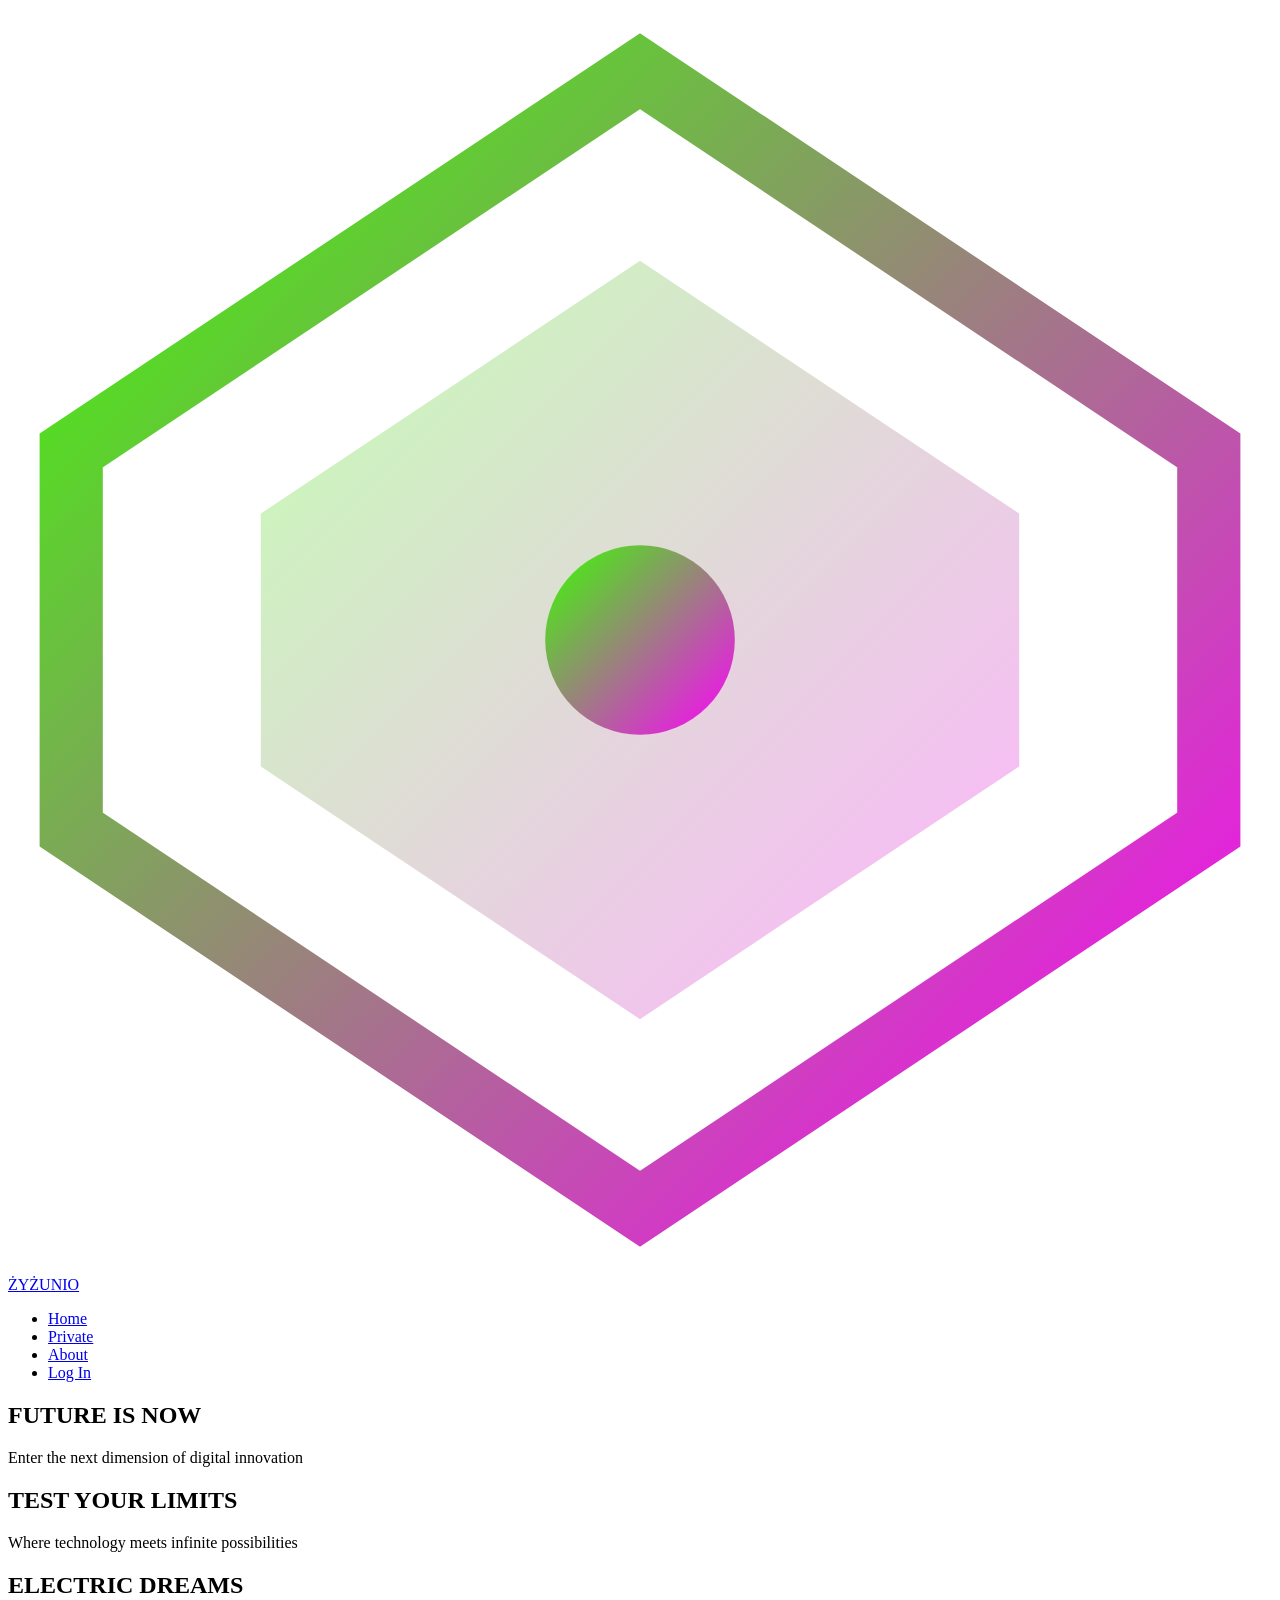
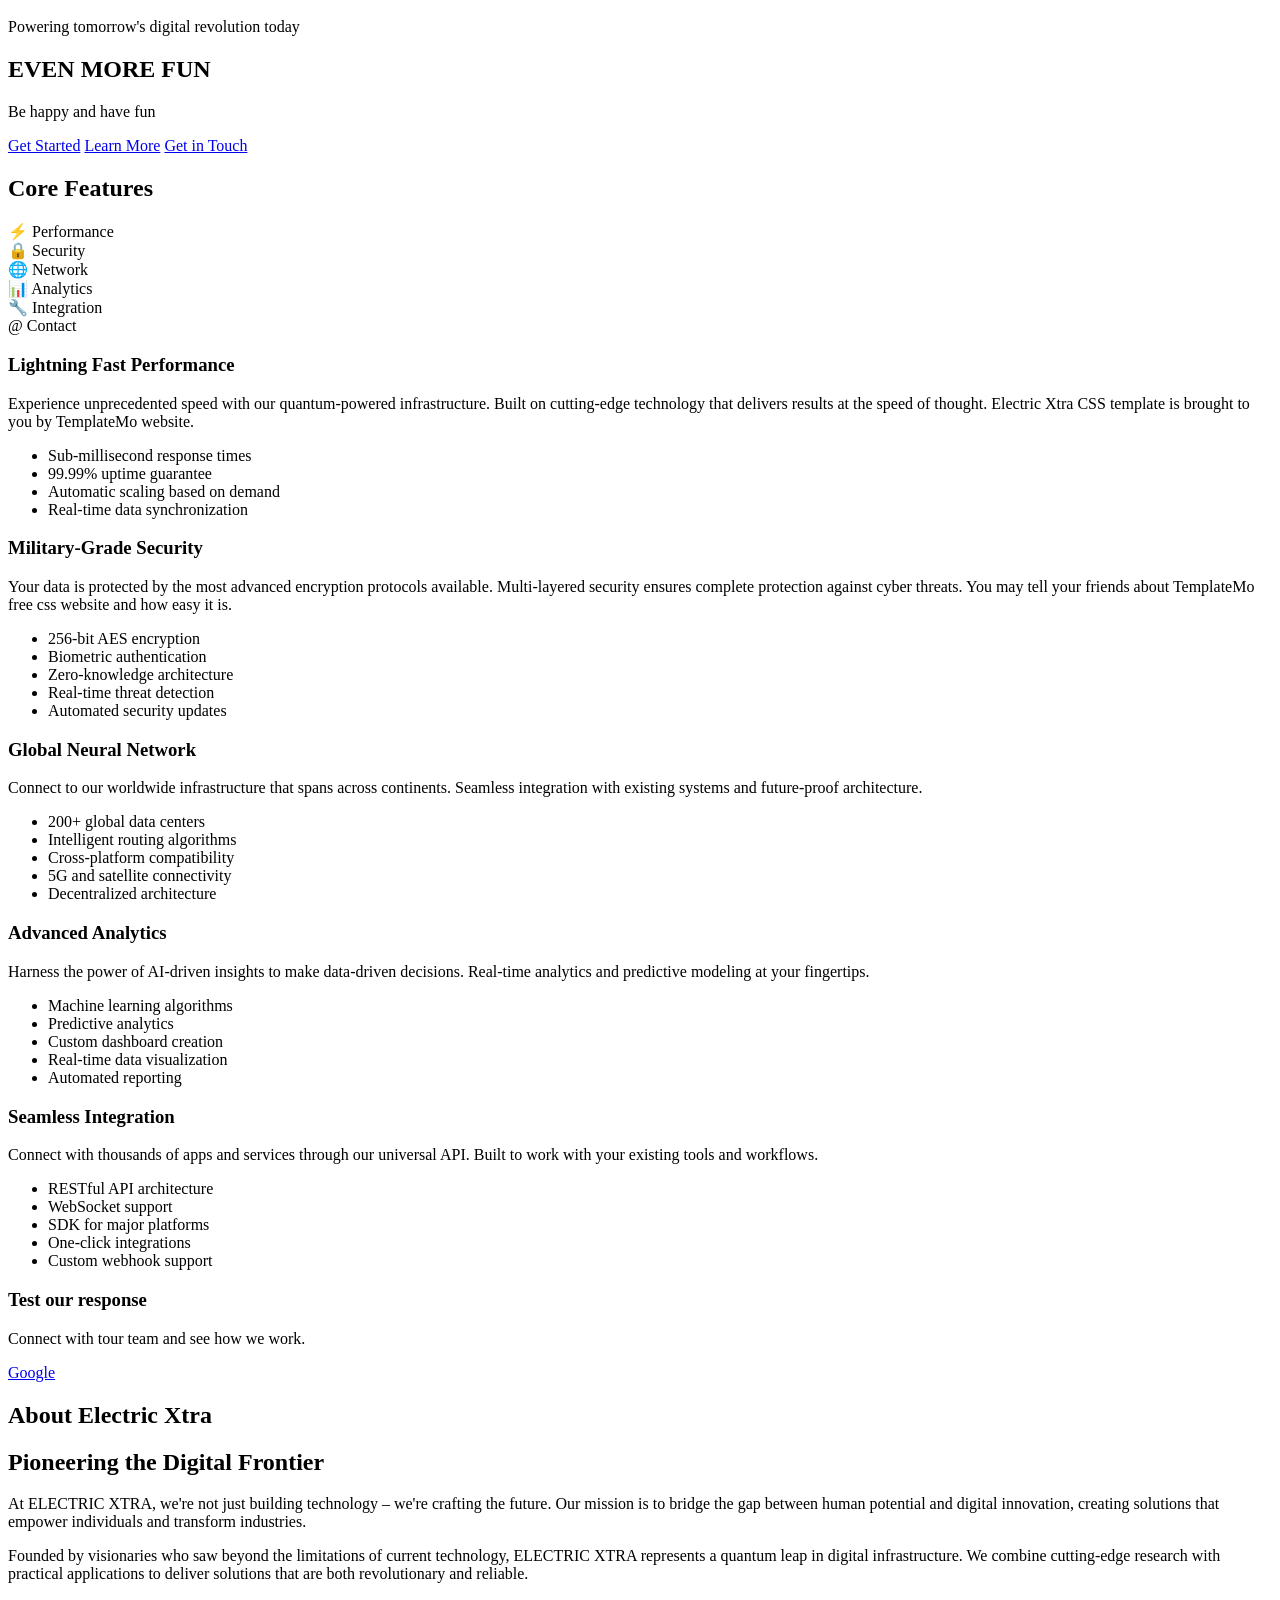
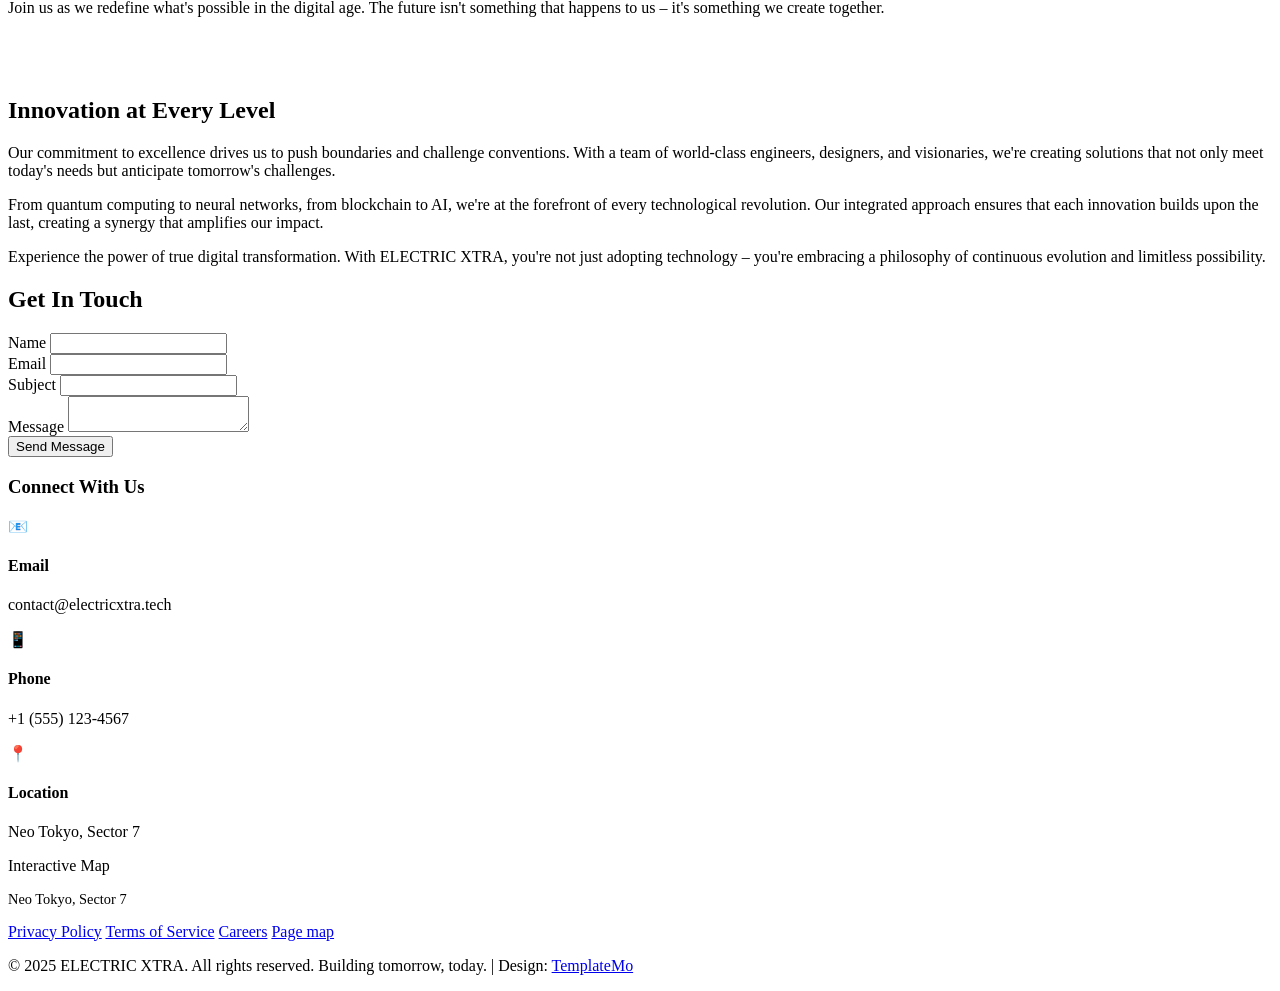
==== commit 23698ea2: "Update index.html New template" ====
--- a/index.html
+++ b/index.html
@@ -1,83 +1,294 @@
 <!DOCTYPE html>
 <html lang="pl-PL">
 <head>
-	<title>Strona Żyżunia</title>
-	<meta charset="UTF-8">
-	<meta name="viewport" content="width=device-width, initial-scale=1">
-<!--===============================================================================================-->	
-	<link rel="icon" type="image/png" href="images/icons/favicon.ico"/>
-<!--===============================================================================================-->
-	<link rel="stylesheet" type="text/css" href="vendor/bootstrap/css/bootstrap.min.css">
-<!--===============================================================================================-->
-	<link rel="stylesheet" type="text/css" href="fonts/font-awesome-4.7.0/css/font-awesome.min.css">
-<!--===============================================================================================-->
-	<link rel="stylesheet" type="text/css" href="fonts/Linearicons-Free-v1.0.0/icon-font.min.css">
-<!--===============================================================================================-->
-	<link rel="stylesheet" type="text/css" href="vendor/animate/animate.css">
-<!--===============================================================================================-->	
-	<link rel="stylesheet" type="text/css" href="vendor/css-hamburgers/hamburgers.min.css">
-<!--===============================================================================================-->
-	<link rel="stylesheet" type="text/css" href="vendor/animsition/css/animsition.min.css">
-<!--===============================================================================================-->
-	<link rel="stylesheet" type="text/css" href="vendor/select2/select2.min.css">
-<!--===============================================================================================-->	
-	<link rel="stylesheet" type="text/css" href="vendor/daterangepicker/daterangepicker.css">
-<!--===============================================================================================-->
-	<link rel="stylesheet" type="text/css" href="css/util.css">
-	<link rel="stylesheet" type="text/css" href="css/main.css">
-<!--===============================================================================================-->
+    <meta charset="UTF-8">
+    <meta name="viewport" content="width=device-width, initial-scale=1.0">
+    <title>Zyzunia strona Cyberpunk</title>
+    <link href="https://fonts.googleapis.com/css2?family=Orbitron:wght@400;700;900&family=Rajdhani:wght@300;400;500;700&display=swap" rel="stylesheet">
+    <link href="css/templatemo-electric-xtra.css" rel="stylesheet">
+<!--
+
+TemplateMo 596 Electric Xtra
+
+https://templatemo.com/tm-596-electric-xtra
+
+-->
 </head>
 <body>
-	
-	<div class="limiter">
-		<div class="container-login100" style="background-image: url('images/bg-01.jpg');">
-			<div class="wrap-login100 p-t-30 p-b-50">
-				<span class="login100-form-title p-b-41">
-					Logowanie
-				</span>
-				<form class="login100-form validate-form p-b-33 p-t-5">
-
-					<div class="wrap-input100 validate-input" data-validate = "Enter username">
-						<input class="input100" type="text" name="username" placeholder="User name">
-						<span class="focus-input100" data-placeholder="&#xe82a;"></span>
-					</div>
-
-					<div class="wrap-input100 validate-input" data-validate="Enter password">
-						<input class="input100" type="password" name="pass" placeholder="Password">
-						<span class="focus-input100" data-placeholder="&#xe80f;"></span>
-					</div>
-
-					<div class="container-login100-form-btn m-t-32">
-						<button class="login100-form-btn">
-							Zaloguj
-						</button>
-					</div>
-
-				</form>
-			</div>
-		</div>
-	</div>
-	
-
-	<div id="dropDownSelect1"></div>
-	
-<!--===============================================================================================-->
-	<script src="vendor/jquery/jquery-3.2.1.min.js"></script>
-<!--===============================================================================================-->
-	<script src="vendor/animsition/js/animsition.min.js"></script>
-<!--===============================================================================================-->
-	<script src="vendor/bootstrap/js/popper.js"></script>
-	<script src="vendor/bootstrap/js/bootstrap.min.js"></script>
-<!--===============================================================================================-->
-	<script src="vendor/select2/select2.min.js"></script>
-<!--===============================================================================================-->
-	<script src="vendor/daterangepicker/moment.min.js"></script>
-	<script src="vendor/daterangepicker/daterangepicker.js"></script>
-<!--===============================================================================================-->
-	<script src="vendor/countdowntime/countdowntime.js"></script>
-<!--===============================================================================================-->
-	<script src="js/main.js"></script>
-
+    <!-- Animated Grid Background -->
+    <div class="grid-bg"></div>
+    <div class="gradient-overlay"></div>
+    <div class="scanlines"></div>
+
+    <!-- Animated Shapes -->
+    <div class="shapes-container">
+        <div class="shape shape-circle"></div>
+        <div class="shape shape-triangle"></div>
+        <div class="shape shape-square"></div>
+    </div>
+
+    <!-- Floating Particles -->
+    <div id="particles"></div>
+
+    <!-- Navigation -->
+    <nav id="navbar">
+        <div class="nav-container">
+            <a href="#home" class="logo-link">
+                <svg class="logo-svg" viewBox="0 0 40 40" xmlns="http://www.w3.org/2000/svg">
+                    <defs>
+                        <linearGradient id="logoGradient" x1="0%" y1="0%" x2="100%" y2="100%">
+                            <stop offset="0%" style="stop-color:#39FF00;stop-opacity:1" />
+                            <stop offset="100%" style="stop-color:#FF00FF;stop-opacity:1" />
+                        </linearGradient>
+                    </defs>
+                    <polygon points="20,2 38,14 38,26 20,38 2,26 2,14" fill="none" stroke="url(#logoGradient)" stroke-width="2"/>
+                    <polygon points="20,8 32,16 32,24 20,32 8,24 8,16" fill="url(#logoGradient)" opacity="0.3"/>
+                    <circle cx="20" cy="20" r="3" fill="url(#logoGradient)"/>
+                </svg>
+                <span class="logo-text">ŻYŻUNIO</span>
+            </a>
+            <ul class="nav-links" id="navLinks">
+                <li><a href="#home" class="nav-link">Home</a></li>
+                <li><a href="#features" class="nav-link">Private</a></li>
+                <li><a href="#about" class="nav-link">About</a></li>
+                <li><a href=login.html class="nav-link">Log In</a></li>
+            </ul>
+            <div class="menu-toggle" id="menuToggle">
+                <span></span>
+                <span></span>
+                <span></span>
+				<span></span>
+            </div>
+        </div>
+    </nav>
+
+    <!-- Hero Section -->
+    <section class="hero" id="home">
+        <div class="hero-content">
+            <div class="text-rotator">
+                <div class="text-set active">
+                    <h1 class="glitch-text" data-text="FUTURE IS NOW">FUTURE IS NOW</h1>
+                    <p class="subtitle">Enter the next dimension of digital innovation</p>
+                </div>
+                <div class="text-set">
+                    <h1 class="glitch-text" data-text="BEYOND LIMITS">TEST YOUR LIMITS</h1>
+                    <p class="subtitle">Where technology meets infinite possibilities</p>
+                </div>
+                <div class="text-set">
+                    <h1 class="glitch-text" data-text="ELECTRIC DREAMS">ELECTRIC DREAMS</h1>
+                    <p class="subtitle">Powering tomorrow's digital revolution today</p>
+                </div>
+	<div class="text-set">
+                    <h1 class="glitch-text" data-text="TEST">EVEN MORE FUN</h1>
+                    <p class="subtitle">Be happy and have fun</p>
+                </div>
+            </div>
+        </div>
+        <div class="cta-container">
+            <a href="#features" class="cta-button cta-primary">Get Started</a>
+            <a href="#about" class="cta-button cta-secondary">Learn More</a>
+            <a href="#contact" class="cta-button cta-secondary">Get in Touch</a>
+        </div>
+    </section>
+
+    <!-- Features Section with Tabs -->
+    <section class="features" id="features">
+        <h2 class="section-title">Core Features</h2>
+        <div class="features-container">
+            <div class="feature-tabs">
+                <div class="tab-item active" data-tab="performance">
+                    <span class="tab-icon">⚡</span>
+                    <span>Performance</span>
+                </div>
+                <div class="tab-item" data-tab="security">
+                    <span class="tab-icon">🔒</span>
+                    <span>Security</span>
+                </div>
+                <div class="tab-item" data-tab="network">
+                    <span class="tab-icon">🌐</span>
+                    <span>Network</span>
+                </div>
+                <div class="tab-item" data-tab="analytics">
+                    <span class="tab-icon">📊</span>
+                    <span>Analytics</span>
+                </div>
+                <div class="tab-item" data-tab="integration">
+                    <span class="tab-icon">🔧</span>
+                    <span>Integration</span>
+                </div>
+				<div class="tab-item" data-tab="f_contact">
+                    <span class="tab-icon">@</span>
+                    <span>Contact</span>
+                </div>
+            </div>
+            <div class="feature-content">
+                <div class="content-panel active" id="performance">
+                    <h3>Lightning Fast Performance</h3>
+                    <p>Experience unprecedented speed with our quantum-powered infrastructure. Built on cutting-edge technology that delivers results at the speed of thought. Electric Xtra CSS template is brought to you by TemplateMo website.</p>
+                    <ul class="feature-list">
+                        <li>Sub-millisecond response times</li>
+                        <li>99.99% uptime guarantee</li>
+                        <li>Automatic scaling based on demand</li>
+                        <li>Real-time data synchronization</li>
+                    </ul>
+                </div>
+                <div class="content-panel" id="security">
+                    <h3>Military-Grade Security</h3>
+                    <p>Your data is protected by the most advanced encryption protocols available. Multi-layered security ensures complete protection against cyber threats. You may tell your friends about TemplateMo free css website and how easy it is.</p>
+                    <ul class="feature-list">
+                        <li>256-bit AES encryption</li>
+                        <li>Biometric authentication</li>
+                        <li>Zero-knowledge architecture</li>
+                        <li>Real-time threat detection</li>
+                        <li>Automated security updates</li>
+                    </ul>
+                </div>
+                <div class="content-panel" id="network">
+                    <h3>Global Neural Network</h3>
+                    <p>Connect to our worldwide infrastructure that spans across continents. Seamless integration with existing systems and future-proof architecture.</p>
+                    <ul class="feature-list">
+                        <li>200+ global data centers</li>
+                        <li>Intelligent routing algorithms</li>
+                        <li>Cross-platform compatibility</li>
+                        <li>5G and satellite connectivity</li>
+                        <li>Decentralized architecture</li>
+                    </ul>
+                </div>
+                <div class="content-panel" id="analytics">
+                    <h3>Advanced Analytics</h3>
+                    <p>Harness the power of AI-driven insights to make data-driven decisions. Real-time analytics and predictive modeling at your fingertips.</p>
+                    <ul class="feature-list">
+                        <li>Machine learning algorithms</li>
+                        <li>Predictive analytics</li>
+                        <li>Custom dashboard creation</li>
+                        <li>Real-time data visualization</li>
+                        <li>Automated reporting</li>
+                    </ul>
+                </div>
+                <div class="content-panel" id="integration">
+                    <h3>Seamless Integration</h3>
+                    <p>Connect with thousands of apps and services through our universal API. Built to work with your existing tools and workflows.</p>
+                    <ul class="feature-list">
+                        <li>RESTful API architecture</li>
+                        <li>WebSocket support</li>
+                        <li>SDK for major platforms</li>
+                        <li>One-click integrations</li>
+                        <li>Custom webhook support</li>
+                    </ul>
+                </div>
+				<div class="content-panel" id="f_contact">
+                    <h3>Test our response</h3>
+                    <p>Connect with tour team and see how we work.</p>
+						<p><a href="https://www.google.com" target="_blank" rel="nofollow noopener">Google</a></p>
+                </div>
+            </div>
+        </div>
+    </section>
+
+    <!-- About Section -->
+    <section class="about" id="about">
+        <h2 class="section-title">About Electric Xtra</h2>
+        <div class="about-content">
+            <div class="about-text">
+                <h2>Pioneering the Digital Frontier</h2>
+                <p>At ELECTRIC XTRA, we're not just building technology – we're crafting the future. Our mission is to bridge the gap between human potential and digital innovation, creating solutions that empower individuals and transform industries.</p>
+                <p>Founded by visionaries who saw beyond the limitations of current technology, ELECTRIC XTRA represents a quantum leap in digital infrastructure. We combine cutting-edge research with practical applications to deliver solutions that are both revolutionary and reliable.</p>
+                <p>Join us as we redefine what's possible in the digital age. The future isn't something that happens to us – it's something we create together.</p>
+            </div>
+            <div class="about-visual">
+                <div class="about-graphic"></div>
+            </div>
+        </div>
+        
+        <!-- Second row with reversed layout -->
+        <div class="about-content" style="margin-top: 80px;">
+            <div class="about-visual">
+                <div class="about-graphic-alt">
+                    <div class="hexagon"></div>
+                    <div class="hexagon"></div>
+                    <div class="hexagon"></div>
+                </div>
+            </div>
+            <div class="about-text">
+                <h2>Innovation at Every Level</h2>
+                <p>Our commitment to excellence drives us to push boundaries and challenge conventions. With a team of world-class engineers, designers, and visionaries, we're creating solutions that not only meet today's needs but anticipate tomorrow's challenges.</p>
+                <p>From quantum computing to neural networks, from blockchain to AI, we're at the forefront of every technological revolution. Our integrated approach ensures that each innovation builds upon the last, creating a synergy that amplifies our impact.</p>
+                <p>Experience the power of true digital transformation. With ELECTRIC XTRA, you're not just adopting technology – you're embracing a philosophy of continuous evolution and limitless possibility.</p>
+            </div>
+        </div>
+    </section>
+
+    <!-- Contact Section -->
+    <section class="contact" id="contact">
+        <h2 class="section-title">Get In Touch</h2>
+        <div class="contact-container">
+            <div class="contact-form">
+                <form id="contactForm">
+                    <div class="form-group">
+                        <label for="name">Name</label>
+                        <input type="text" id="name" name="name" required>
+                    </div>
+                    <div class="form-group">
+                        <label for="email">Email</label>
+                        <input type="email" id="email" name="email" required>
+                    </div>
+                    <div class="form-group">
+                        <label for="subject">Subject</label>
+                        <input type="text" id="subject" name="subject" required>
+                    </div>
+                    <div class="form-group">
+                        <label for="message">Message</label>
+                        <textarea id="message" name="message" required></textarea>
+                    </div>
+                    <button type="submit" class="submit-btn">Send Message</button>
+                </form>
+            </div>
+            <div class="contact-info">
+                <h3>Connect With Us</h3>
+                <div class="info-item">
+                    <div class="info-icon">📧</div>
+                    <div class="info-details">
+                        <h4>Email</h4>
+                        <p>contact@electricxtra.tech</p>
+                    </div>
+                </div>
+                <div class="info-item">
+                    <div class="info-icon">📱</div>
+                    <div class="info-details">
+                        <h4>Phone</h4>
+                        <p>+1 (555) 123-4567</p>
+                    </div>
+                </div>
+                <div class="info-item">
+                    <div class="info-icon">📍</div>
+                    <div class="info-details">
+                        <h4>Location</h4>
+                        <p>Neo Tokyo, Sector 7</p>
+                    </div>
+                </div>
+                <div class="map-container">
+                    <div class="map-placeholder">
+                        <p>Interactive Map</p>
+                        <p style="font-size: 0.9rem; margin-top: 10px;">Neo Tokyo, Sector 7</p>
+                    </div>
+                    <div class="map-overlay"></div>
+                </div>
+            </div>
+        </div>
+    </section>
+
+    <!-- Footer -->
+    <footer>
+        <div class="footer-content">
+            <div class="footer-links">
+                <a href="#privacy">Privacy Policy</a>
+                <a href="#terms">Terms of Service</a>
+                <a href="#careers">Careers</a>
+				<a href="#pagemap">Page map</a>
+            </div>
+            <p class="copyright">© 2025 ELECTRIC XTRA. All rights reserved. Building tomorrow, today. | Design: <a href="https://templatemo.com" target="_blank" rel="nofollow noopener">TemplateMo</a></p>
+        </div>
+    </footer>
+<script src="js/templatemo-electric-scripts.js"></script>
 </body>
-
 </html>
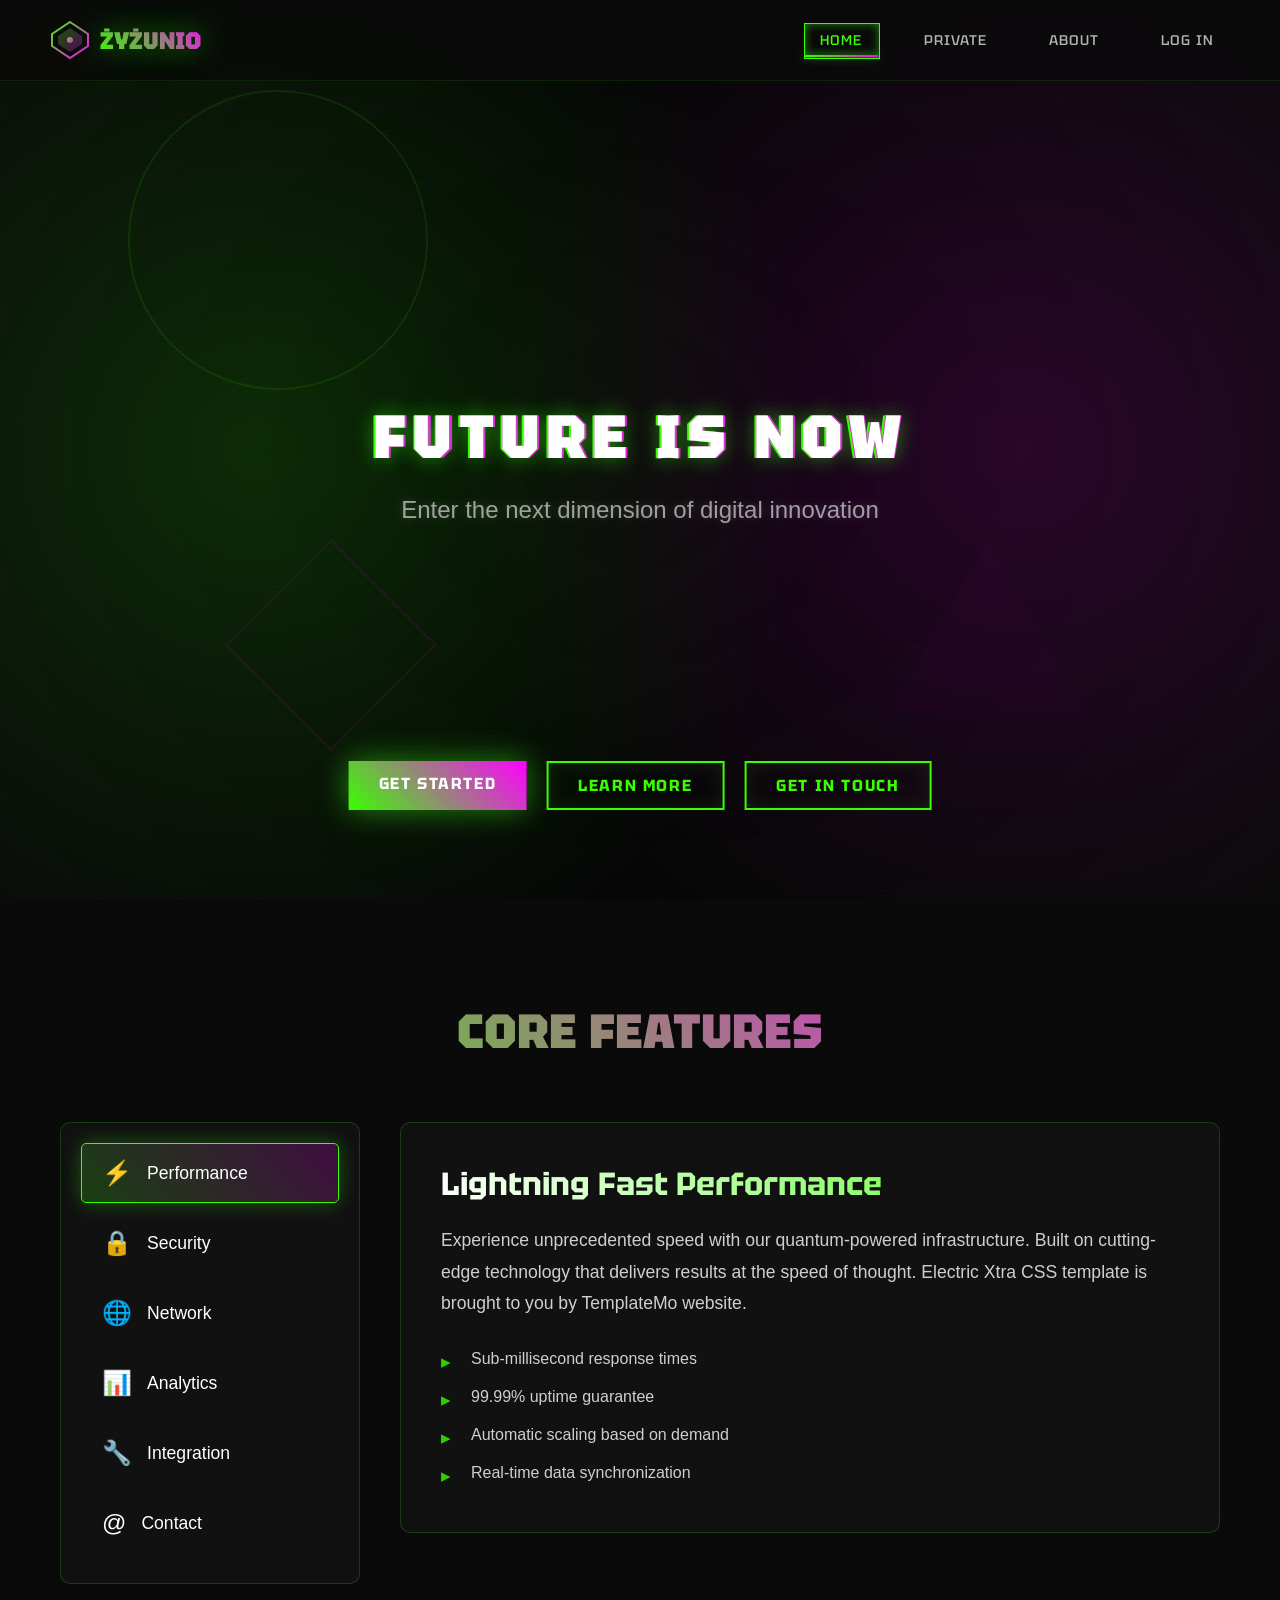
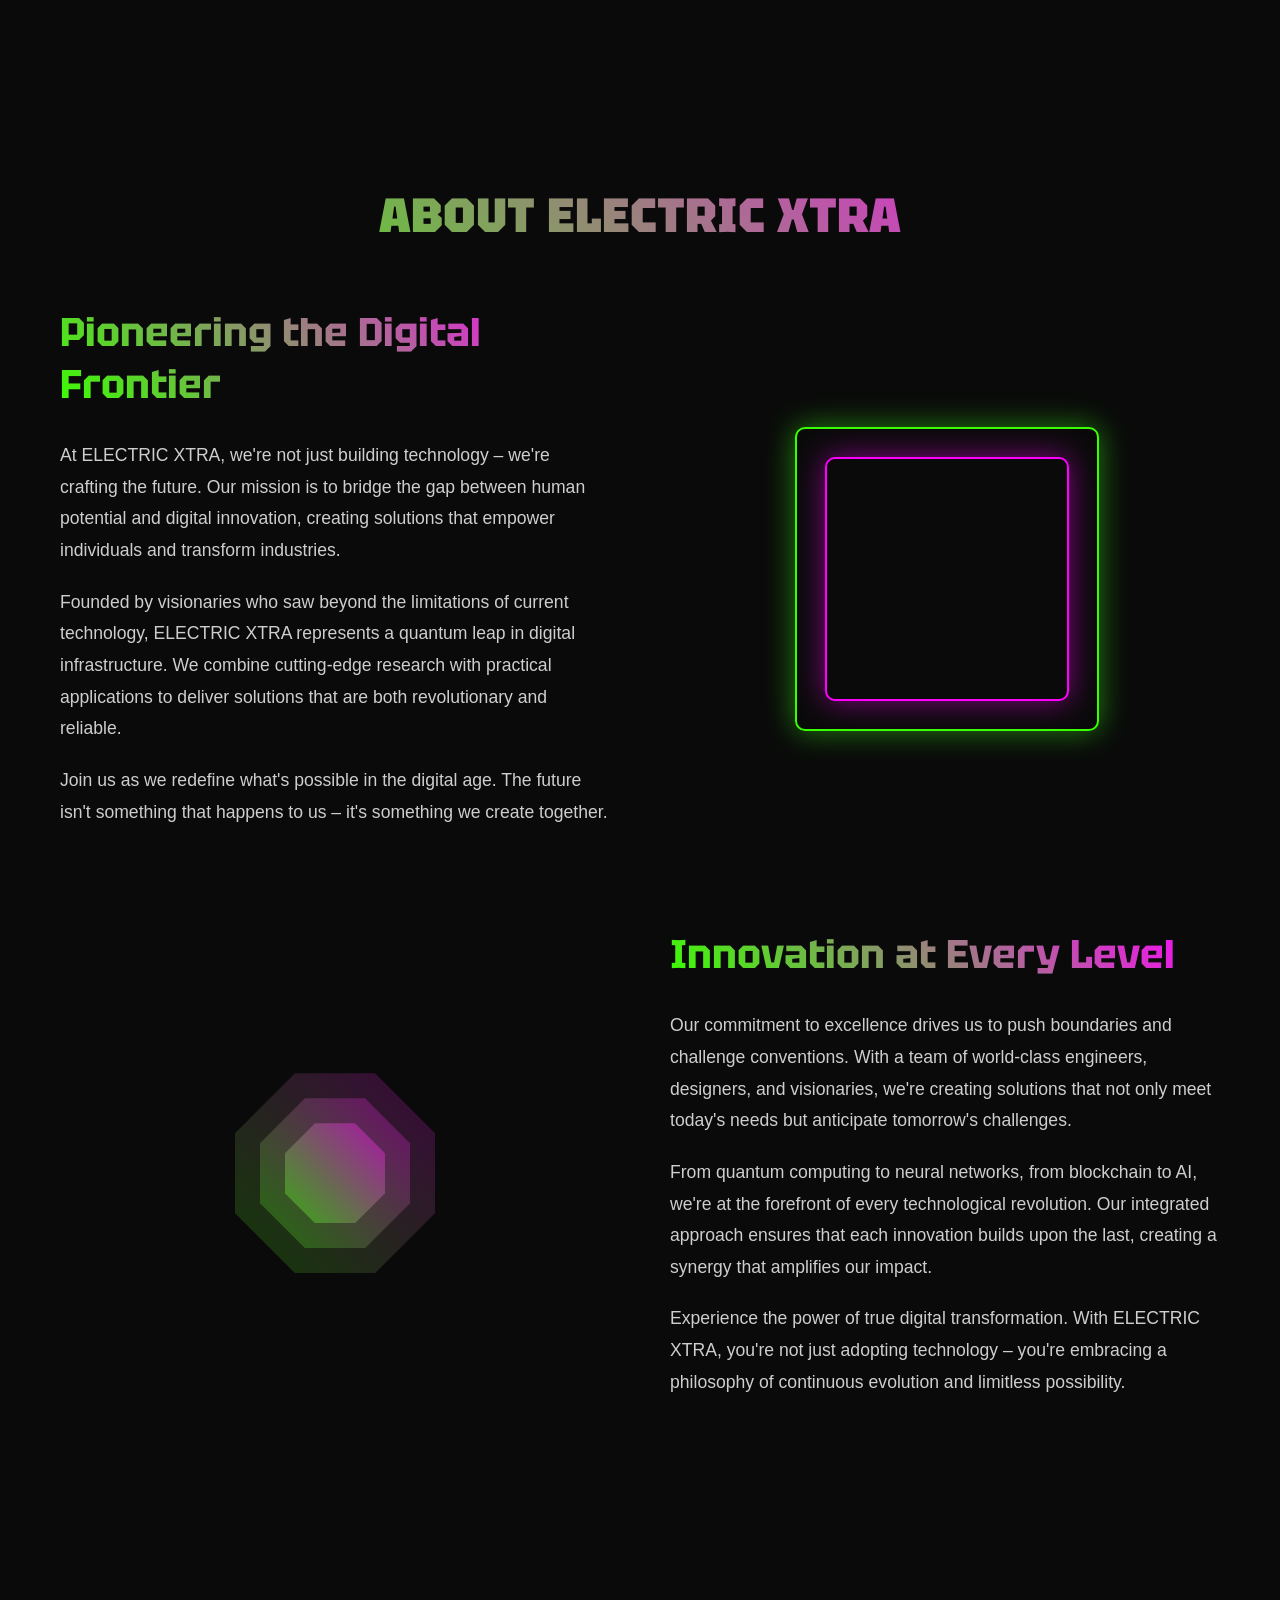
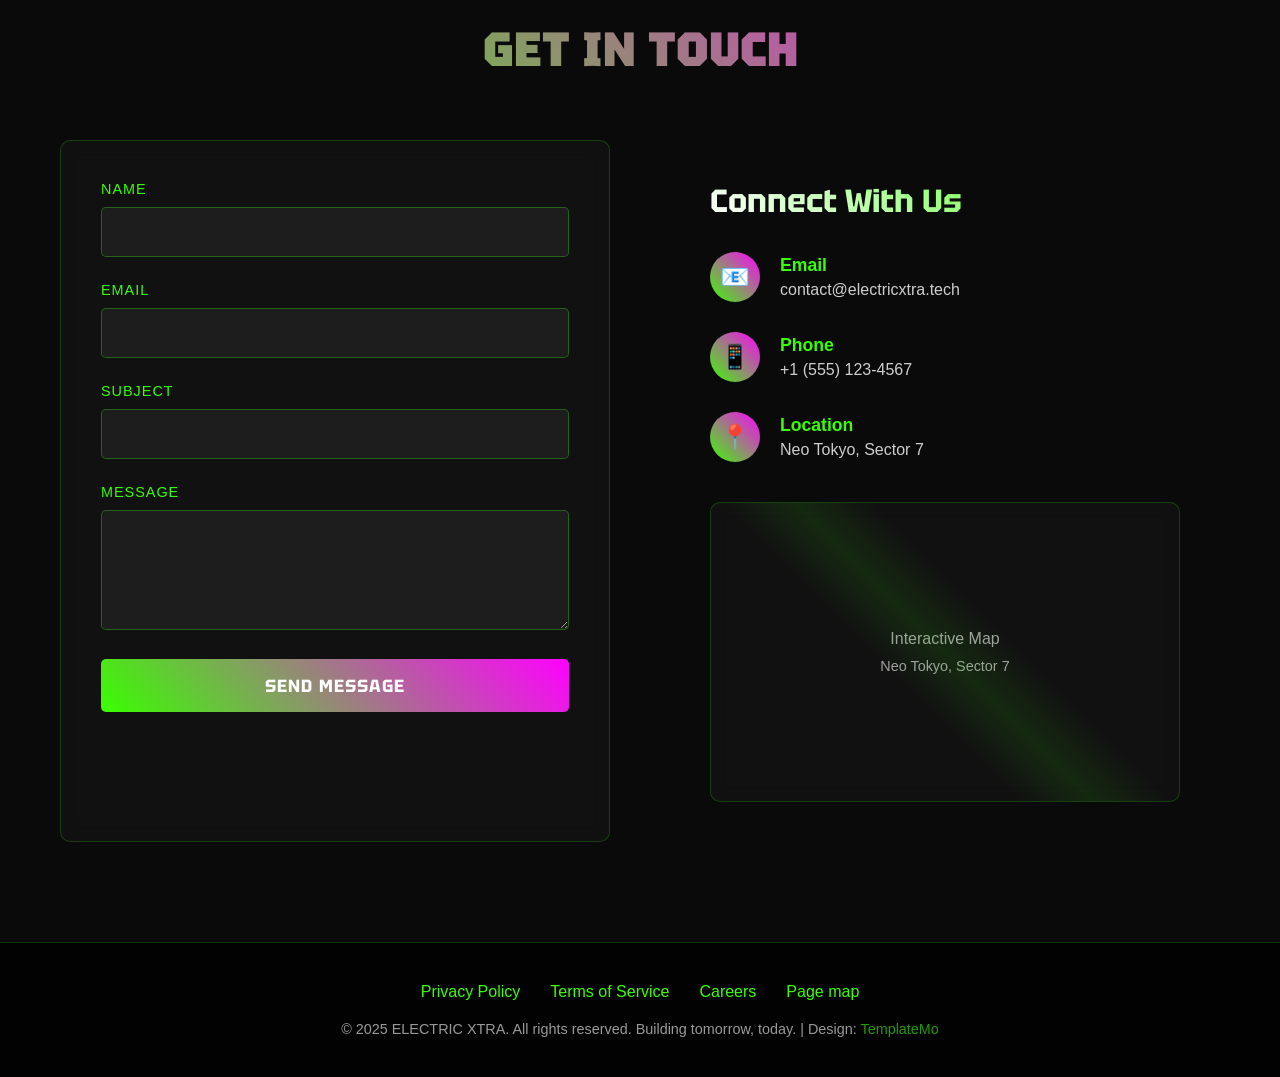
==== commit 0b3bb5e1: "Update index.html Font change for PL compatible" ====
--- a/index.html
+++ b/index.html
@@ -4,7 +4,7 @@
     <meta charset="UTF-8">
     <meta name="viewport" content="width=device-width, initial-scale=1.0">
     <title>Zyzunia strona Cyberpunk</title>
-    <link href="https://fonts.googleapis.com/css2?family=Orbitron:wght@400;700;900&family=Rajdhani:wght@300;400;500;700&display=swap" rel="stylesheet">
+    <link href="https://fonts.googleapis.com/css2?family=Tektur:wdth,wght@75..100,400..900&display=swap" rel="stylesheet">
     <link href="css/templatemo-electric-xtra.css" rel="stylesheet">
 <!--
 
--- a/css/templatemo-electric-xtra.css
+++ b/css/templatemo-electric-xtra.css
@@ -0,0 +1,1143 @@
+/*
+
+TemplateMo 596 Electric Xtra
+
+https://templatemo.com/tm-596-electric-xtra
+
+*/
+
+@charset "utf-8";
+
+/* CSS Document */
+
+* {
+            margin: 0;
+            padding: 0;
+            box-sizing: border-box;
+        }
+
+        body {
+            font-family: 'Rajdhani', sans-serif;
+            background: #0a0a0a;
+            color: #ffffff;
+            overflow-x: hidden;
+            position: relative;
+            font-weight: 400;
+        }
+
+        /* Animated background with hexagon pattern */
+        .grid-bg {
+            position: fixed;
+            top: 0;
+            left: 0;
+            width: 100%;
+            height: 100%;
+            background-image: 
+                radial-gradient(circle at 25% 25%, transparent 2%, rgba(57, 255, 20, 0.03) 2%, rgba(57, 255, 20, 0.03) 3%, transparent 3%),
+                radial-gradient(circle at 75% 75%, transparent 2%, rgba(255, 0, 255, 0.03) 2%, rgba(255, 0, 255, 0.03) 3%, transparent 3%);
+            background-size: 80px 80px;
+            animation: grid-move 30s linear infinite;
+            z-index: -2;
+        }
+
+        /* Animated shapes */
+        .shapes-container {
+            position: fixed;
+            width: 100%;
+            height: 100%;
+            pointer-events: none;
+            z-index: -1;
+        }
+
+        .shape {
+            position: absolute;
+            opacity: 0.1;
+        }
+
+        .shape-circle {
+            width: 300px;
+            height: 300px;
+            border: 2px solid #39FF00;
+            border-radius: 50%;
+            top: 10%;
+            left: 10%;
+            animation: float-rotate 20s ease-in-out infinite;
+        }
+
+        .shape-triangle {
+            width: 0;
+            height: 0;
+            border-left: 100px solid transparent;
+            border-right: 100px solid transparent;
+            border-bottom: 173px solid rgba(255, 0, 255, 0.2);
+            top: 60%;
+            right: 15%;
+            animation: float-rotate 25s ease-in-out infinite reverse;
+        }
+
+        .shape-square {
+            width: 150px;
+            height: 150px;
+            border: 2px solid #FF00FF;
+            transform: rotate(45deg);
+            bottom: 20%;
+            left: 20%;
+            animation: float-rotate 22s ease-in-out infinite;
+        }
+
+        @keyframes float-rotate {
+            0%, 100% {
+                transform: translateY(0) rotate(0deg) scale(1);
+            }
+            25% {
+                transform: translateY(-30px) rotate(90deg) scale(1.1);
+            }
+            50% {
+                transform: translateY(20px) rotate(180deg) scale(0.9);
+            }
+            75% {
+                transform: translateY(-10px) rotate(270deg) scale(1.05);
+            }
+        }
+
+        /* Gradient overlay */
+        .gradient-overlay {
+            position: fixed;
+            top: 0;
+            left: 0;
+            width: 100%;
+            height: 100%;
+            background: radial-gradient(circle at 20% 50%, rgba(57, 255, 20, 0.15) 0%, transparent 50%),
+                        radial-gradient(circle at 80% 50%, rgba(255, 0, 255, 0.15) 0%, transparent 50%),
+                        radial-gradient(circle at 50% 50%, rgba(0, 0, 0, 0.8) 0%, transparent 100%);
+            z-index: -1;
+            animation: gradient-shift 10s ease-in-out infinite;
+        }
+
+        @keyframes gradient-shift {
+            0%, 100% { transform: scale(1) rotate(0deg); }
+            50% { transform: scale(1.1) rotate(180deg); }
+        }
+
+        @keyframes grid-move {
+            0% { transform: translate(0, 0); }
+            100% { transform: translate(80px, 80px); }
+        }
+
+        /* Floating particles */
+        .particle {
+            position: fixed;
+            pointer-events: none;
+            opacity: 0;
+            z-index: 1;
+        }
+
+        .particle::before {
+            content: '';
+            position: absolute;
+            width: 2px;
+            height: 2px;
+            background: #39FF00;
+            box-shadow: 0 0 10px #39FF00, 0 0 20px #39FF00;
+            animation: float-up 15s linear infinite;
+        }
+
+        @keyframes float-up {
+            0% {
+                transform: translateY(100vh) rotate(0deg);
+                opacity: 0;
+            }
+            10% {
+                opacity: 1;
+            }
+            90% {
+                opacity: 1;
+            }
+            100% {
+                transform: translateY(-100vh) rotate(720deg);
+                opacity: 0;
+            }
+        }
+
+        /* Navigation */
+        nav {
+            position: fixed;
+            top: 0;
+            width: 100%;
+            padding: 20px 50px;
+            background: rgba(10, 10, 10, 0.8);
+            backdrop-filter: blur(10px);
+            z-index: 1000;
+            transition: all 0.3s ease;
+            border-bottom: 1px solid rgba(57, 255, 20, 0.1);
+        }
+
+        nav.scrolled {
+            padding: 15px 50px;
+            background: rgba(10, 10, 10, 0.95);
+            box-shadow: 0 5px 30px rgba(57, 255, 20, 0.2);
+        }
+
+        .nav-container {
+            max-width: 1200px;
+            margin: 0 auto;
+            display: flex;
+            justify-content: space-between;
+            align-items: center;
+        }
+
+        .logo-link {
+            display: flex;
+            align-items: center;
+            text-decoration: none;
+            gap: 10px;
+        }
+
+        .logo-svg {
+            width: 40px;
+            height: 40px;
+        }
+
+        .logo-text {
+            font-family: 'Tektur', monospace;
+            font-size: 24px;
+            font-weight: 900;
+            background: linear-gradient(45deg, #39FF00, #FF00FF);
+            -webkit-background-clip: text;
+            -webkit-text-fill-color: transparent;
+            animation: glow 2s ease-in-out infinite;
+            text-shadow: 0 0 30px rgba(57, 255, 20, 0.5);
+        }
+
+        @keyframes glow {
+            0%, 100% { 
+                filter: brightness(1);
+                text-shadow: 0 0 30px rgba(57, 255, 20, 0.5);
+            }
+            50% { 
+                filter: brightness(1.5);
+                text-shadow: 0 0 40px rgba(57, 255, 20, 0.8);
+            }
+        }
+
+        .nav-links {
+            display: flex;
+            gap: 30px;
+            list-style: none;
+        }
+
+        .nav-links a {
+            text-decoration: none;
+            color: #ffffff;
+            position: relative;
+            transition: all 0.3s ease;
+            padding: 8px 16px;
+            font-family: 'Tektur', monospace;
+            font-weight: 500;
+            font-size: 14px;
+            text-transform: uppercase;
+            letter-spacing: 1px;
+            opacity: 0.7;
+        }
+
+        .nav-links a.active {
+            opacity: 1;
+            color: #39FF00;
+        }
+
+        .nav-links a::before {
+            content: '';
+            position: absolute;
+            top: 0;
+            left: 0;
+            width: 100%;
+            height: 100%;
+            border: 1px solid transparent;
+            transition: all 0.3s ease;
+        }
+
+        .nav-links a:hover::before,
+        .nav-links a.active::before {
+            border-color: #39FF00;
+            box-shadow: inset 0 0 10px rgba(57, 255, 20, 0.5);
+        }
+
+        .nav-links a::after {
+            content: '';
+            position: absolute;
+            bottom: 0;
+            left: 0;
+            width: 0;
+            height: 2px;
+            background: linear-gradient(90deg, #39FF00, #FF00FF);
+            transition: width 0.3s ease;
+            box-shadow: 0 0 10px rgba(57, 255, 20, 0.8);
+        }
+
+        .nav-links a:hover::after,
+        .nav-links a.active::after {
+            width: 100%;
+        }
+
+        /* Mobile menu */
+        .menu-toggle {
+            display: none;
+            flex-direction: column;
+            cursor: pointer;
+            gap: 4px;
+        }
+
+        .menu-toggle span {
+            width: 25px;
+            height: 2px;
+            background: #39FF00;
+            transition: all 0.3s ease;
+        }
+
+        .menu-toggle.active span:nth-child(1) {
+            transform: rotate(45deg) translate(5px, 5px);
+        }
+
+        .menu-toggle.active span:nth-child(2) {
+            opacity: 0;
+        }
+
+        .menu-toggle.active span:nth-child(3) {
+            transform: rotate(-45deg) translate(5px, -5px);
+        }
+
+        /* Hero Section */
+        .hero {
+            min-height: 100vh;
+            display: flex;
+            flex-direction: column;
+            align-items: center;
+            justify-content: center;
+            position: relative;
+            padding: 80px 20px 20px;
+        }
+
+        .hero-content {
+            text-align: center;
+            max-width: 1200px;
+            animation: fade-in-up 1s ease-out;
+            z-index: 10;
+            width: 100%;
+            flex: 1;
+            display: flex;
+            flex-direction: column;
+            justify-content: center;
+        }
+
+        /* Text Rotator Styles */
+        .text-rotator {
+            position: relative;
+            min-height: 100px;
+            margin-bottom: 20px;
+            display: flex;
+            align-items: center;
+            justify-content: center;
+            width: 100%;
+        }
+
+        .text-set {
+            position: absolute;
+            width: 100%;
+            opacity: 0;
+            display: none;
+        }
+
+        .text-set.active {
+            opacity: 1;
+            display: block;
+        }
+
+        .glitch-text {
+            font-family: 'Tektur', monospace;
+            font-size: clamp(0.98rem, 2.94vw, 2.4rem);
+            font-weight: 900;
+            position: relative;
+            text-transform: uppercase;
+            letter-spacing: 0.1em;
+            text-shadow: 0 0 20px rgba(57, 255, 20, 0.5);
+            overflow: hidden;
+        }
+
+        .char {
+            display: inline-block;
+            opacity: 0;
+            transform: translateY(50px);
+            animation: charFlyIn 0.5s ease-out forwards;
+        }
+
+        @keyframes charFlyIn {
+            to {
+                opacity: 1;
+                transform: translateY(0);
+            }
+        }
+
+        .char.out {
+            animation: charFlyOut 0.3s ease-in forwards;
+        }
+
+        @keyframes charFlyOut {
+            to {
+                opacity: 0;
+                transform: translateY(-30px) rotateX(90deg);
+            }
+        }
+
+        .subtitle {
+            font-size: 1.5rem;
+            margin: 20px 0;
+            opacity: 0;
+            text-shadow: 0 0 10px rgba(255, 255, 255, 0.3);
+            font-weight: 300;
+        }
+
+        .subtitle.visible {
+            animation: subtitleFade 0.8s ease-out 0.5s forwards;
+        }
+
+        @keyframes subtitleFade {
+            to {
+                opacity: 0.6;
+            }
+        }
+
+        @keyframes fade-in-up {
+            from {
+                opacity: 0;
+                transform: translateY(30px);
+            }
+            to {
+                opacity: 1;
+                transform: translateY(0);
+            }
+        }
+
+        .glitch-text {
+            font-family: 'Tektur', monospace;
+            font-size: clamp(2.6rem, 10vw, 3.8rem);
+            font-weight: 900;
+            position: relative;
+            text-transform: uppercase;
+            letter-spacing: 0.1em;
+            text-shadow: 0 0 20px rgba(57, 255, 20, 0.5);
+        }
+
+        .glitch-text::before,
+        .glitch-text::after {
+            content: attr(data-text);
+            position: absolute;
+            top: 0;
+            left: 0;
+            width: 100%;
+            height: 100%;
+        }
+
+        .glitch-text::before {
+            animation: glitch-1 0.5s infinite;
+            color: #39FF00;
+            z-index: -1;
+            text-shadow: -2px 0 #39FF00;
+        }
+
+        .glitch-text::after {
+            animation: glitch-2 0.5s infinite;
+            color: #FF00FF;
+            z-index: -1;
+            text-shadow: 2px 0 #FF00FF;
+        }
+
+        @keyframes glitch-1 {
+            0%, 100% { clip-path: inset(0 0 0 0); transform: translate(0); }
+            20% { clip-path: inset(33% 0 33% 0); transform: translate(-2px); }
+            40% { clip-path: inset(66% 0 0 0); transform: translate(2px); }
+            60% { clip-path: inset(0 0 66% 0); transform: translate(1px); }
+            80% { clip-path: inset(25% 0 50% 0); transform: translate(-1px); }
+        }
+
+        @keyframes glitch-2 {
+            0%, 100% { clip-path: inset(0 0 0 0); transform: translate(0); }
+            20% { clip-path: inset(50% 0 25% 0); transform: translate(2px); }
+            40% { clip-path: inset(0 0 75% 0); transform: translate(-2px); }
+            60% { clip-path: inset(75% 0 0 0); transform: translate(-1px); }
+            80% { clip-path: inset(40% 0 40% 0); transform: translate(1px); }
+        }
+
+        .subtitle {
+            font-size: 1.5rem;
+            margin: 20px 0;
+            opacity: 0.6;
+            animation: fade-in 1s ease-out 0.5s both;
+            text-shadow: 0 0 10px rgba(255, 255, 255, 0.3);
+            font-weight: 300;
+        }
+
+        @keyframes fade-in {
+            from { opacity: 0; }
+            to { opacity: 0.6; }
+        }
+
+        .cta-container {
+            position: absolute;
+            bottom: 90px;
+            left: 50%;
+            transform: translateX(-50%);
+            display: flex;
+            gap: 20px;
+            justify-content: center;
+            flex-wrap: wrap;
+            z-index: 100;
+        }
+
+        .cta-button {
+            padding: 12px 30px;
+            border: none;
+            font-size: 1rem;
+            cursor: pointer;
+            position: relative;
+            overflow: hidden;
+            transition: all 0.3s ease;
+            text-decoration: none;
+            display: inline-block;
+            text-transform: uppercase;
+            letter-spacing: 0.1em;
+            font-family: 'Tektur', monospace;
+            font-weight: 700;
+        }
+
+        .cta-primary {
+            background: linear-gradient(45deg, #39FF00, #FF00FF);
+            color: white;
+            animation: pulse 2s infinite;
+            box-shadow: 0 0 30px rgba(57, 255, 20, 0.5);
+        }
+
+        @keyframes pulse {
+            0%, 100% { 
+                transform: scale(1);
+                box-shadow: 0 0 30px rgba(57, 255, 20, 0.5);
+            }
+            50% { 
+                transform: scale(1.05);
+                box-shadow: 0 0 40px rgba(57, 255, 20, 0.8);
+            }
+        }
+
+        .cta-secondary {
+            background: transparent;
+            color: #39FF00;
+            border: 2px solid #39FF00;
+            box-shadow: inset 0 0 20px rgba(57, 255, 20, 0.1);
+        }
+
+        .cta-button::before {
+            content: '';
+            position: absolute;
+            top: 50%;
+            left: 50%;
+            width: 0;
+            height: 0;
+            background: rgba(255, 255, 255, 0.2);
+            border-radius: 50%;
+            transform: translate(-50%, -50%);
+            transition: width 0.6s, height 0.6s;
+        }
+
+        .cta-button:hover::before {
+            width: 300px;
+            height: 300px;
+        }
+
+        .cta-secondary:hover {
+            background: rgba(57, 255, 20, 0.1);
+            color: white;
+            transform: translateY(-2px);
+            box-shadow: 0 10px 40px rgba(57, 255, 20, 0.4), inset 0 0 30px rgba(57, 255, 20, 0.2);
+            border-color: #ffffff;
+        }
+
+        /* Features Section with Tabs */
+        .features {
+            padding: 100px 20px;
+            max-width: 1200px;
+            margin: 0 auto;
+            position: relative;
+        }
+
+        .section-title {
+            font-family: 'Tektur', monospace;
+            font-size: 3rem;
+            font-weight: 900;
+            text-align: center;
+            margin-bottom: 60px;
+            background: linear-gradient(45deg, #39FF00, #FF00FF);
+            -webkit-background-clip: text;
+            -webkit-text-fill-color: transparent;
+            text-transform: uppercase;
+        }
+
+        .features-container {
+            display: grid;
+            grid-template-columns: 300px 1fr;
+            gap: 40px;
+            align-items: start;
+        }
+
+        .feature-tabs {
+            background: rgba(255, 255, 255, 0.03);
+            border: 1px solid rgba(57, 255, 20, 0.2);
+            border-radius: 10px;
+            padding: 20px;
+            backdrop-filter: blur(10px);
+        }
+
+        .tab-item {
+            padding: 15px 20px;
+            margin-bottom: 10px;
+            cursor: pointer;
+            border: 1px solid transparent;
+            border-radius: 5px;
+            transition: all 0.3s ease;
+            font-weight: 500;
+            display: flex;
+            align-items: center;
+            gap: 15px;
+            font-size: 1.1rem;
+        }
+
+        .tab-item:hover {
+            background: rgba(57, 255, 20, 0.1);
+            border-color: rgba(57, 255, 20, 0.3);
+        }
+
+        .tab-item.active {
+            background: linear-gradient(45deg, rgba(57, 255, 20, 0.2), rgba(255, 0, 255, 0.2));
+            border-color: #39FF00;
+            box-shadow: 0 0 20px rgba(57, 255, 20, 0.3);
+        }
+
+        .tab-icon {
+            font-size: 1.5rem;
+        }
+
+        .feature-content {
+            background: rgba(255, 255, 255, 0.03);
+            border: 1px solid rgba(57, 255, 20, 0.2);
+            border-radius: 10px;
+            padding: 40px;
+            backdrop-filter: blur(10px);
+            min-height: 400px;
+        }
+
+        .content-panel {
+            display: none;
+            animation: fadeIn 0.5s ease;
+        }
+
+        .content-panel.active {
+            display: block;
+        }
+
+        .content-panel h3 {
+            font-family: 'Tektur', monospace;
+            font-size: 2rem;
+            margin-bottom: 20px;
+            background: linear-gradient(45deg, #ffffff, #39FF00);
+            -webkit-background-clip: text;
+            -webkit-text-fill-color: transparent;
+        }
+
+        .content-panel p {
+            line-height: 1.8;
+            opacity: 0.8;
+            margin-bottom: 20px;
+            font-size: 1.1rem;
+        }
+
+        .content-panel a {
+            color: #39FF00;
+            text-decoration: none;
+            transition: all 0.3s ease;
+        }
+
+        .content-panel a:hover {
+            color: #FF00FF;
+            text-shadow: 0 0 10px currentColor;
+        }
+
+        .feature-list {
+            list-style: none;
+            margin-top: 20px;
+        }
+
+        .feature-list li {
+            padding: 10px 0;
+            padding-left: 30px;
+            position: relative;
+            opacity: 0.8;
+        }
+
+        .feature-list li::before {
+            content: '▸';
+            position: absolute;
+            left: 0;
+            color: #39FF00;
+            font-size: 1.2rem;
+        }
+
+        /* About Section */
+        .about {
+            padding: 100px 20px;
+            max-width: 1200px;
+            margin: 0 auto;
+        }
+
+        .about-content {
+            display: grid;
+            grid-template-columns: 1fr 1fr;
+            gap: 60px;
+            align-items: center;
+        }
+
+        .about-text h2 {
+            font-family: 'Tektur', monospace;
+            font-size: 2.5rem;
+            margin-bottom: 30px;
+            background: linear-gradient(45deg, #39FF00, #FF00FF);
+            -webkit-background-clip: text;
+            -webkit-text-fill-color: transparent;
+        }
+
+        .about-text p {
+            line-height: 1.8;
+            opacity: 0.8;
+            margin-bottom: 20px;
+            font-size: 1.1rem;
+        }
+
+        .about-visual {
+            position: relative;
+            height: 400px;
+            display: flex;
+            align-items: center;
+            justify-content: center;
+        }
+
+        .about-graphic {
+            width: 300px;
+            height: 300px;
+            position: relative;
+            animation: float 6s ease-in-out infinite;
+        }
+
+        .about-graphic::before,
+        .about-graphic::after {
+            content: '';
+            position: absolute;
+            border: 2px solid #39FF00;
+            border-radius: 10px;
+            box-shadow: 0 0 30px rgba(57, 255, 20, 0.5);
+        }
+
+        .about-graphic::before {
+            width: 100%;
+            height: 100%;
+            animation: rotate 20s linear infinite;
+        }
+
+        .about-graphic::after {
+            width: 80%;
+            height: 80%;
+            top: 10%;
+            left: 10%;
+            border-color: #FF00FF;
+            animation: rotate 15s linear infinite reverse;
+            box-shadow: 0 0 30px rgba(255, 0, 255, 0.5);
+        }
+
+        /* Alternative graphic for second row */
+        .about-graphic-alt {
+            width: 300px;
+            height: 300px;
+            position: relative;
+            display: flex;
+            align-items: center;
+            justify-content: center;
+            animation: float 6s ease-in-out infinite;
+        }
+
+        .hexagon {
+            position: absolute;
+            width: 100px;
+            height: 100px;
+            background: linear-gradient(45deg, #39FF00, #FF00FF);
+            opacity: 0.3;
+            clip-path: polygon(30% 0%, 70% 0%, 100% 30%, 100% 70%, 70% 100%, 30% 100%, 0% 70%, 0% 30%);
+        }
+
+        .hexagon:nth-child(1) {
+            width: 150px;
+            height: 150px;
+            animation: hexagon-rotate 8s linear infinite;
+        }
+
+        .hexagon:nth-child(2) {
+            width: 100px;
+            height: 100px;
+            animation: hexagon-rotate 12s linear infinite reverse;
+            opacity: 0.5;
+        }
+
+        .hexagon:nth-child(3) {
+            width: 200px;
+            height: 200px;
+            animation: hexagon-rotate 15s linear infinite;
+            opacity: 0.2;
+        }
+
+        @keyframes hexagon-rotate {
+            0% { transform: rotate(0deg) scale(1); }
+            50% { transform: rotate(180deg) scale(1.1); }
+            100% { transform: rotate(360deg) scale(1); }
+        }
+
+        /* Contact Section */
+        .contact {
+            padding: 100px 20px;
+            max-width: 1200px;
+            margin: 0 auto;
+        }
+
+        .contact-container {
+            display: grid;
+            grid-template-columns: 1fr 1fr;
+            gap: 60px;
+        }
+
+        .contact-form {
+            background: rgba(255, 255, 255, 0.03);
+            border: 1px solid rgba(57, 255, 20, 0.2);
+            border-radius: 10px;
+            padding: 40px;
+            backdrop-filter: blur(10px);
+        }
+
+        .form-group {
+            margin-bottom: 25px;
+        }
+
+        .form-group label {
+            display: block;
+            margin-bottom: 10px;
+            color: #39FF00;
+            font-weight: 500;
+            text-transform: uppercase;
+            font-size: 0.9rem;
+            letter-spacing: 1px;
+        }
+
+        .form-group input,
+        .form-group textarea {
+            width: 100%;
+            padding: 15px;
+            background: rgba(255, 255, 255, 0.05);
+            border: 1px solid rgba(57, 255, 20, 0.3);
+            color: white;
+            font-size: 1rem;
+            border-radius: 5px;
+            transition: all 0.3s ease;
+            font-family: 'Rajdhani', sans-serif;
+        }
+
+        .form-group input:focus,
+        .form-group textarea:focus {
+            outline: none;
+            border-color: #39FF00;
+            box-shadow: 0 0 20px rgba(57, 255, 20, 0.3);
+            background: rgba(255, 255, 255, 0.08);
+        }
+
+        .form-group textarea {
+            min-height: 120px;
+            resize: vertical;
+        }
+
+        .submit-btn {
+            width: 100%;
+            padding: 15px;
+            background: linear-gradient(45deg, #39FF00, #FF00FF);
+            color: white;
+            border: none;
+            border-radius: 5px;
+            font-size: 1.1rem;
+            font-weight: 700;
+            text-transform: uppercase;
+            letter-spacing: 1px;
+            cursor: pointer;
+            transition: all 0.3s ease;
+            font-family: 'Tektur', monospace;
+        }
+
+        .submit-btn:hover {
+            transform: translateY(-2px);
+            box-shadow: 0 10px 30px rgba(57, 255, 20, 0.5);
+        }
+
+        .contact-info {
+            padding: 40px;
+        }
+
+        .contact-info h3 {
+            font-family: 'Tektur', monospace;
+            font-size: 2rem;
+            margin-bottom: 30px;
+            background: linear-gradient(45deg, #ffffff, #39FF00);
+            -webkit-background-clip: text;
+            -webkit-text-fill-color: transparent;
+        }
+
+        .info-item {
+            margin-bottom: 30px;
+            display: flex;
+            align-items: center;
+            gap: 20px;
+        }
+
+        .info-icon {
+            width: 50px;
+            height: 50px;
+            background: linear-gradient(45deg, #39FF00, #FF00FF);
+            border-radius: 50%;
+            display: flex;
+            align-items: center;
+            justify-content: center;
+            font-size: 1.5rem;
+        }
+
+        .info-details h4 {
+            color: #39FF00;
+            margin-bottom: 5px;
+            font-size: 1.1rem;
+        }
+
+        .info-details p {
+            opacity: 0.8;
+        }
+
+        /* Map Section */
+        .map-container {
+            margin-top: 40px;
+            background: rgba(255, 255, 255, 0.03);
+            border: 1px solid rgba(57, 255, 20, 0.2);
+            border-radius: 10px;
+            padding: 20px;
+            backdrop-filter: blur(10px);
+            height: 300px;
+            display: flex;
+            align-items: center;
+            justify-content: center;
+            position: relative;
+            overflow: hidden;
+        }
+
+        .map-placeholder {
+            text-align: center;
+            opacity: 0.6;
+        }
+
+        .map-overlay {
+            position: absolute;
+            top: 0;
+            left: 0;
+            width: 100%;
+            height: 100%;
+            background: linear-gradient(45deg, transparent 40%, rgba(57, 255, 20, 0.1) 50%, transparent 60%);
+            animation: scan 3s linear infinite;
+        }
+
+        @keyframes scan {
+            0% { transform: translateX(-100%); }
+            100% { transform: translateX(100%); }
+        }
+
+        /* Footer */
+        footer {
+            background: rgba(0, 0, 0, 0.8);
+            border-top: 1px solid rgba(57, 255, 20, 0.2);
+            padding: 40px 20px;
+            text-align: center;
+        }
+
+        .footer-content {
+            max-width: 1200px;
+            margin: 0 auto;
+        }
+
+        .footer-links {
+            display: flex;
+            justify-content: center;
+            gap: 30px;
+            margin-bottom: 20px;
+        }
+
+        .footer-links a {
+            color: #39FF00;
+            text-decoration: none;
+            transition: all 0.3s ease;
+            font-weight: 500;
+        }
+
+        .footer-links a:hover {
+            color: #FF00FF;
+            text-shadow: 0 0 10px currentColor;
+        }
+
+        .copyright {
+            opacity: 0.6;
+            font-size: 0.9rem;
+        }
+
+        .copyright a {
+            color: #39FF00;
+            text-decoration: none;
+            transition: all 0.3s ease;
+        }
+
+        .copyright a:hover {
+            color: #FF00FF;
+            text-shadow: 0 0 10px currentColor;
+        }
+
+        /* Scanlines effect */
+        .scanlines {
+            position: fixed;
+            top: 0;
+            left: 0;
+            width: 100%;
+            height: 100%;
+            pointer-events: none;
+            background: linear-gradient(
+                transparent 50%,
+                rgba(57, 255, 20, 0.01) 50%
+            );
+            background-size: 100% 4px;
+            animation: scanlines 8s linear infinite;
+            z-index: 2;
+            pointer-events: none;
+        }
+
+        @keyframes scanlines {
+            0% { transform: translateY(0); }
+            100% { transform: translateY(10px); }
+        }
+
+        @keyframes fadeIn {
+            from { opacity: 0; transform: translateY(20px); }
+            to { opacity: 1; transform: translateY(0); }
+        }
+
+        @keyframes float {
+            0%, 100% { 
+                transform: translateY(0);
+                box-shadow: 0 0 30px rgba(57, 255, 20, 0.5);
+            }
+            50% { 
+                transform: translateY(-10px);
+                box-shadow: 0 10px 40px rgba(57, 255, 20, 0.7);
+            }
+        }
+
+        @keyframes rotate {
+            0% { transform: rotate(0deg); }
+            100% { transform: rotate(360deg); }
+        }
+
+        /* Responsive */
+        @media (max-width: 768px) {
+            nav {
+                padding: 15px 20px;
+            }
+
+            .nav-links {
+                position: fixed;
+                top: 70px;
+                left: -100%;
+                width: 100%;
+                height: calc(100vh - 70px);
+                background: rgba(10, 10, 10, 0.95);
+                flex-direction: column;
+                align-items: center;
+                justify-content: start;
+                padding-top: 50px;
+                transition: left 0.3s ease;
+            }
+
+            .nav-links.active {
+                left: 0;
+            }
+
+            .menu-toggle {
+                display: flex;
+            }
+
+            .hero-content {
+                padding: 0 20px;
+            }
+
+            .glitch-text {
+                font-size: clamp(1.2rem, 4.9vw, 2.4rem);
+            }
+
+            .text-rotator {
+                min-height: 150px;
+            }
+
+            .subtitle {
+                font-size: 1.2rem;
+            }
+
+            .cta-container {
+                flex-direction: column;
+                align-items: center;
+            }
+
+            .cta-button {
+                width: 100%;
+                max-width: 300px;
+            }
+
+            .features-container {
+                grid-template-columns: 1fr;
+            }
+
+            .feature-tabs {
+                display: block;
+                padding: 20px;
+                max-width: 100%;
+            }
+
+            .tab-item {
+                width: 100%;
+                margin-bottom: 10px;
+            }
+
+            .about-content,
+            .contact-container {
+                grid-template-columns: 1fr;
+            }
+
+            .about-graphic {
+                width: 200px;
+                height: 200px;
+            }
+
+            .shape-circle,
+            .shape-triangle,
+            .shape-square {
+                transform: scale(0.6);
+            }
+        }
